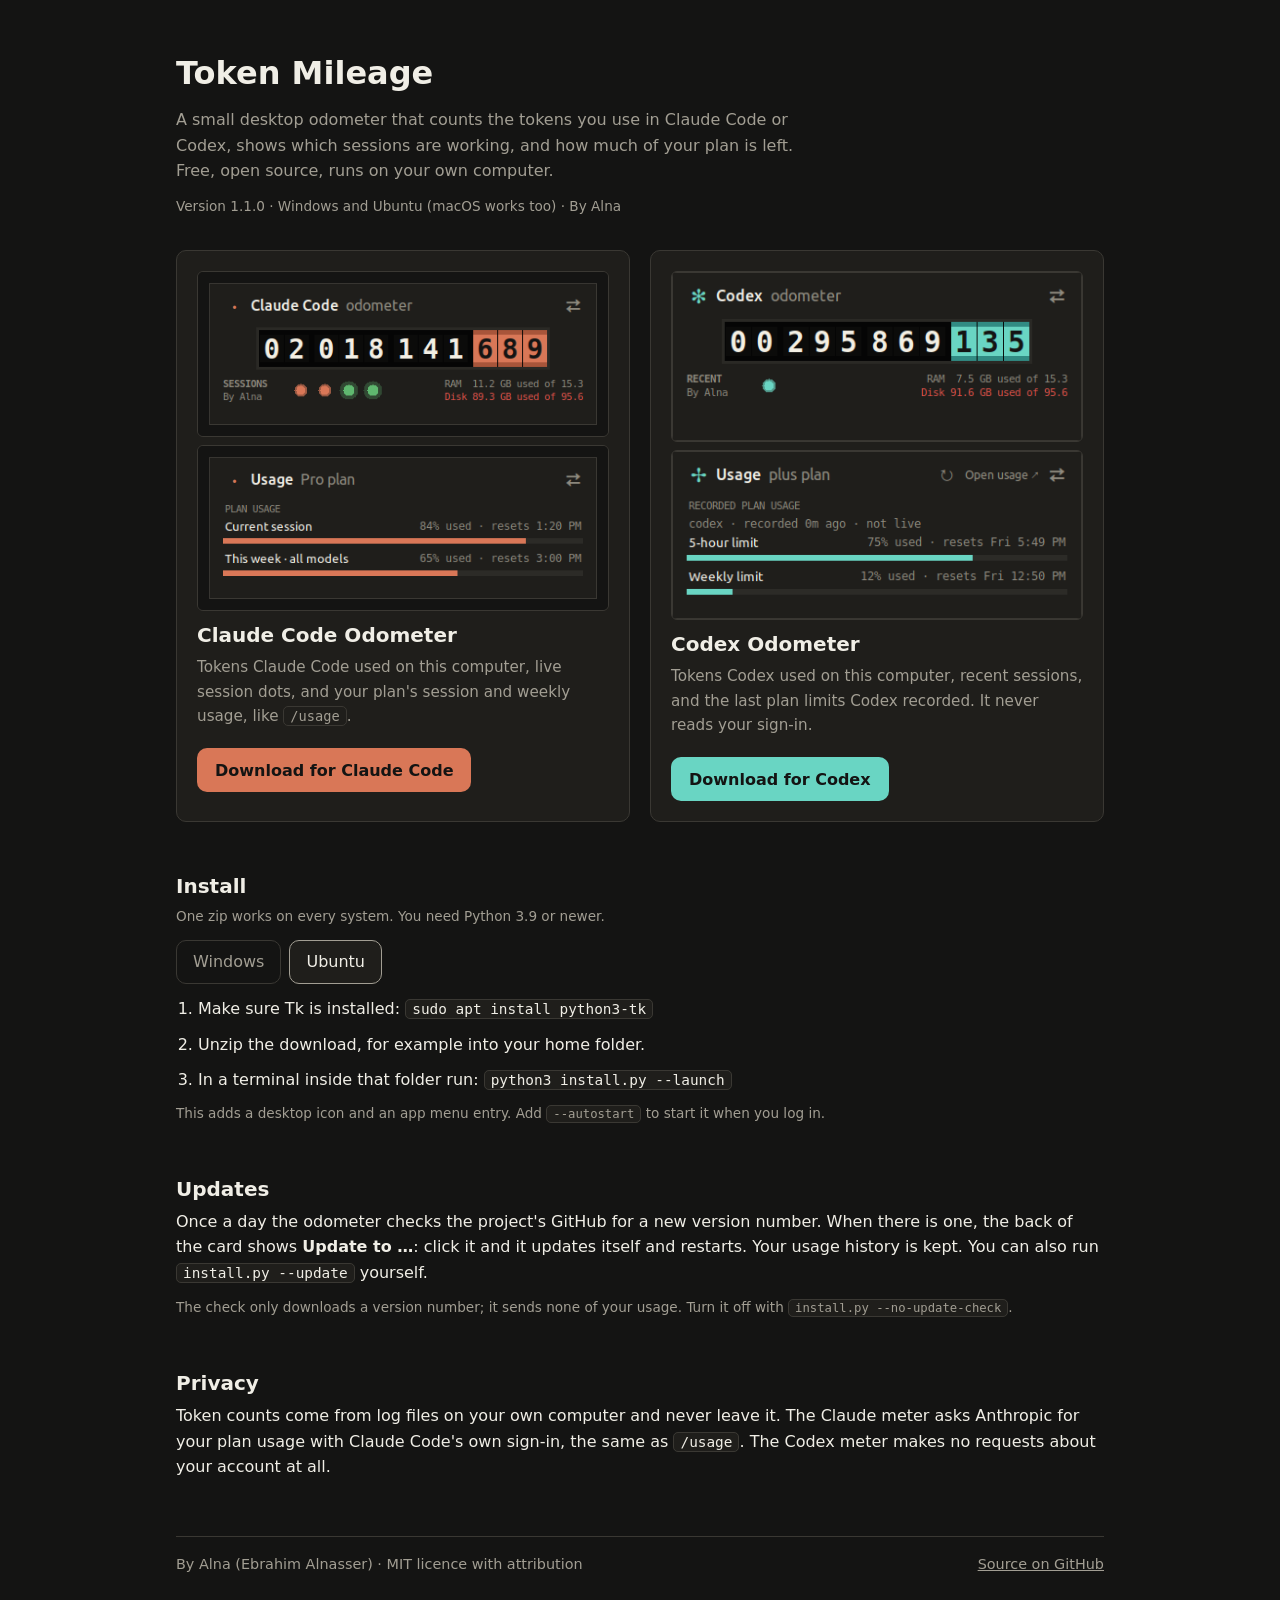
==== site/index.html @ 423660db "Add download page, release zips and self-update for both meters - site/: simple static download page" ====
<!doctype html>
<html lang="en">
<head>
<meta charset="utf-8">
<meta name="viewport" content="width=device-width, initial-scale=1">
<title>Token Mileage</title>
<meta name="description" content="Desktop odometers for Claude Code and Codex token usage. Free download for Windows and Ubuntu.">
<link rel="icon" href="img/icon.png">
<style>
  :root {
    --bg: #141413; --panel: #1f1e1b; --line: #3a3833; --ink: #f0eee6; --mute: #a29e93;
    --claude: #d97757; --codex: #69d5c3; --radius: 10px;
    --mono: ui-monospace, "Cascadia Mono", "DejaVu Sans Mono", monospace;
  }
  * { box-sizing: border-box; }
  body { margin: 0; background: var(--bg); color: var(--ink); font: 16px/1.6 system-ui, "Segoe UI", Ubuntu, sans-serif; }
  main { max-width: 960px; margin: 0 auto; padding: 48px 16px 32px; }
  h1 { font-size: 2rem; margin: 0; }
  h2 { font-size: 1.25rem; margin: 0 0 4px; }
  h3 { font-size: 1rem; margin: 24px 0 8px; }
  p { margin: 0 0 12px; }
  a { color: inherit; }
  .lead { color: var(--mute); max-width: 620px; margin-top: 8px; }
  .apps { display: grid; grid-template-columns: repeat(auto-fit, minmax(280px, 1fr)); gap: 20px; margin-top: 32px; }
  .app { background: var(--panel); border: 1px solid var(--line); border-radius: var(--radius); padding: 20px; }
  .app img { width: 100%; height: auto; display: block; border-radius: 6px; border: 1px solid var(--line); margin-bottom: 8px; }
  .app p { color: var(--mute); font-size: .95rem; }
  .btn { display: inline-flex; align-items: center; min-height: 44px; padding: 0 18px; border-radius: var(--radius);
         font-weight: 600; text-decoration: none; color: #141413; margin-top: 8px; transition: transform .15s ease-out; }
  .btn:hover { transform: translateY(-1px); }
  .btn:active { transform: scale(.98); }
  .btn:focus-visible, .tabs button:focus-visible { outline: 2px solid var(--ink); outline-offset: 2px; }
  .claude .btn { background: var(--claude); }
  .codex .btn { background: var(--codex); }
  .small { font-size: .85rem; color: var(--mute); }
  section { margin-top: 48px; }
  .tabs { display: flex; gap: 8px; margin: 8px 0 12px; }
  .tabs button { min-height: 44px; padding: 0 16px; border-radius: var(--radius); border: 1px solid var(--line);
                 background: transparent; color: var(--mute); font: inherit; cursor: pointer; }
  .tabs button[aria-selected="true"] { background: var(--panel); color: var(--ink); border-color: var(--mute); }
  ol { padding-inline-start: 22px; margin: 0; }
  li { margin-bottom: 10px; }
  code { font-family: var(--mono); font-size: .9em; background: var(--panel); border: 1px solid var(--line);
         border-radius: 5px; padding: 1px 6px; overflow-wrap: anywhere; }
  footer { margin-top: 56px; padding-top: 16px; border-top: 1px solid var(--line); color: var(--mute); font-size: .9rem;
           display: flex; flex-wrap: wrap; gap: 8px 24px; justify-content: space-between; }
  @media (prefers-reduced-motion: reduce) { .btn { transition: none; } .btn:hover { transform: none; } }
</style>
</head>
<body>
<main>
  <h1>Token Mileage</h1>
  <p class="lead">A small desktop odometer that counts the tokens you use in Claude Code or Codex, shows which sessions are working, and how much of your plan is left. Free, open source, runs on your own computer.</p>
  <p class="small">Version <span id="version">1.1.0</span> · Windows and Ubuntu (macOS works too) · By Alna</p>

  <div class="apps">
    <div class="app claude">
      <img src="img/claude-front.png" alt="Claude Code Odometer showing the token count" width="444" height="178">
      <img src="img/claude-back.png" alt="Claude Code Odometer back card with plan usage bars" width="444" height="178">
      <h2>Claude Code Odometer</h2>
      <p>Tokens Claude Code used on this computer, live session dots, and your plan's session and weekly usage, like <code>/usage</code>.</p>
      <a class="btn" href="https://github.com/ebrahim-cyber-bh/Token_Mileage/releases/latest/download/token-mileage-claude.zip">Download for Claude Code</a>
    </div>
    <div class="app codex">
      <img src="img/codex-front.png" alt="Codex Odometer showing the token count" width="420" height="173">
      <img src="img/codex-back.png" alt="Codex Odometer back card with recorded plan limits" width="420" height="173">
      <h2>Codex Odometer</h2>
      <p>Tokens Codex used on this computer, recent sessions, and the last plan limits Codex recorded. It never reads your sign-in.</p>
      <a class="btn" href="https://github.com/ebrahim-cyber-bh/Token_Mileage/releases/latest/download/token-mileage-codex.zip">Download for Codex</a>
    </div>
  </div>

  <section>
    <h2>Install</h2>
    <p class="small">One zip works on every system. You need Python 3.9 or newer.</p>
    <div class="tabs" role="tablist">
      <button role="tab" id="tab-win" aria-selected="true" aria-controls="win">Windows</button>
      <button role="tab" id="tab-linux" aria-selected="false" aria-controls="linux">Ubuntu</button>
    </div>
    <div id="win" role="tabpanel" aria-labelledby="tab-win">
      <ol>
        <li>Install Python from <a href="https://www.python.org/downloads/">python.org</a> if you don't have it (keep "tcl/tk" ticked).</li>
        <li>Unzip the download, for example into <code>Documents</code>.</li>
        <li>Open the unzipped folder, click the address bar, type <code>cmd</code> and press Enter. Then run:<br>
          <code>py install.py --launch</code></li>
      </ol>
      <p class="small">This adds a desktop icon and a Start Menu entry. Add <code>--autostart</code> to start it when you log in.</p>
    </div>
    <div id="linux" role="tabpanel" aria-labelledby="tab-linux" hidden>
      <ol>
        <li>Make sure Tk is installed: <code>sudo apt install python3-tk</code></li>
        <li>Unzip the download, for example into your home folder.</li>
        <li>In a terminal inside that folder run: <code>python3 install.py --launch</code></li>
      </ol>
      <p class="small">This adds a desktop icon and an app menu entry. Add <code>--autostart</code> to start it when you log in.</p>
    </div>
  </section>

  <section>
    <h2>Updates</h2>
    <p>Once a day the odometer checks the project's GitHub for a new version number. When there is one, the back of the card shows <strong>Update to …</strong>: click it and it updates itself and restarts. Your usage history is kept. You can also run <code>install.py --update</code> yourself.</p>
    <p class="small">The check only downloads a version number; it sends none of your usage. Turn it off with <code>install.py --no-update-check</code>.</p>
  </section>

  <section>
    <h2>Privacy</h2>
    <p>Token counts come from log files on your own computer and never leave it. The Claude meter asks Anthropic for your plan usage with Claude Code's own sign-in, the same as <code>/usage</code>. The Codex meter makes no requests about your account at all.</p>
  </section>

  <footer>
    <span>By Alna (Ebrahim Alnasser) · MIT licence with attribution</span>
    <a href="https://github.com/ebrahim-cyber-bh/Token_Mileage">Source on GitHub</a>
  </footer>
</main>
<script>
  // Tabs: show Windows or Ubuntu steps; start on the visitor's system.
  const tabs = [...document.querySelectorAll('[role="tab"]')];
  function show(tab) {
    tabs.forEach(t => {
      const on = t === tab;
      t.setAttribute('aria-selected', on);
      document.getElementById(t.getAttribute('aria-controls')).hidden = !on;
    });
  }
  tabs.forEach(t => t.addEventListener('click', () => show(t)));
  if (/Linux|X11/.test(navigator.userAgent) && !/Android/.test(navigator.userAgent)) show(tabs[1]);
  // Current version from version.json (the same file the odometer checks).
  fetch('version.json', { cache: 'no-store' }).then(r => r.json())
    .then(d => { if (d.version) document.getElementById('version').textContent = d.version; })
    .catch(() => {});
</script>
</body>
</html>
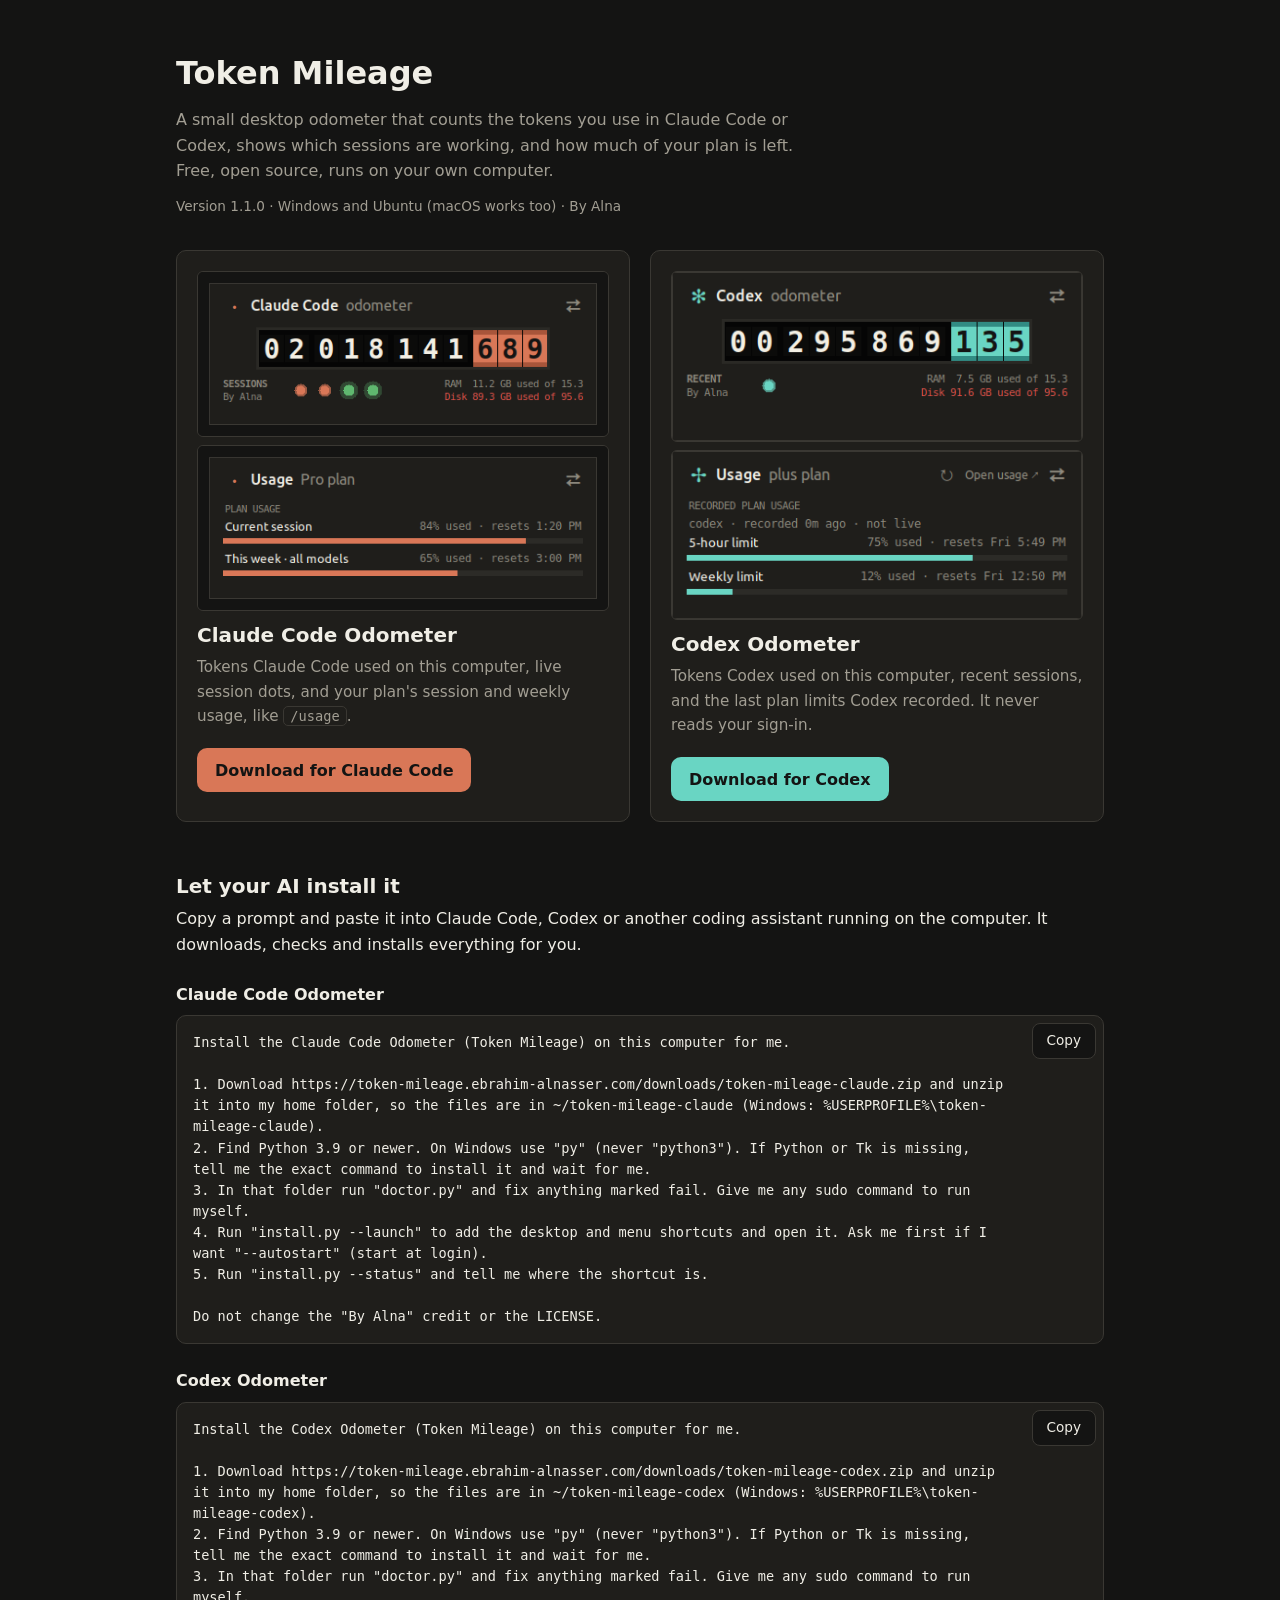
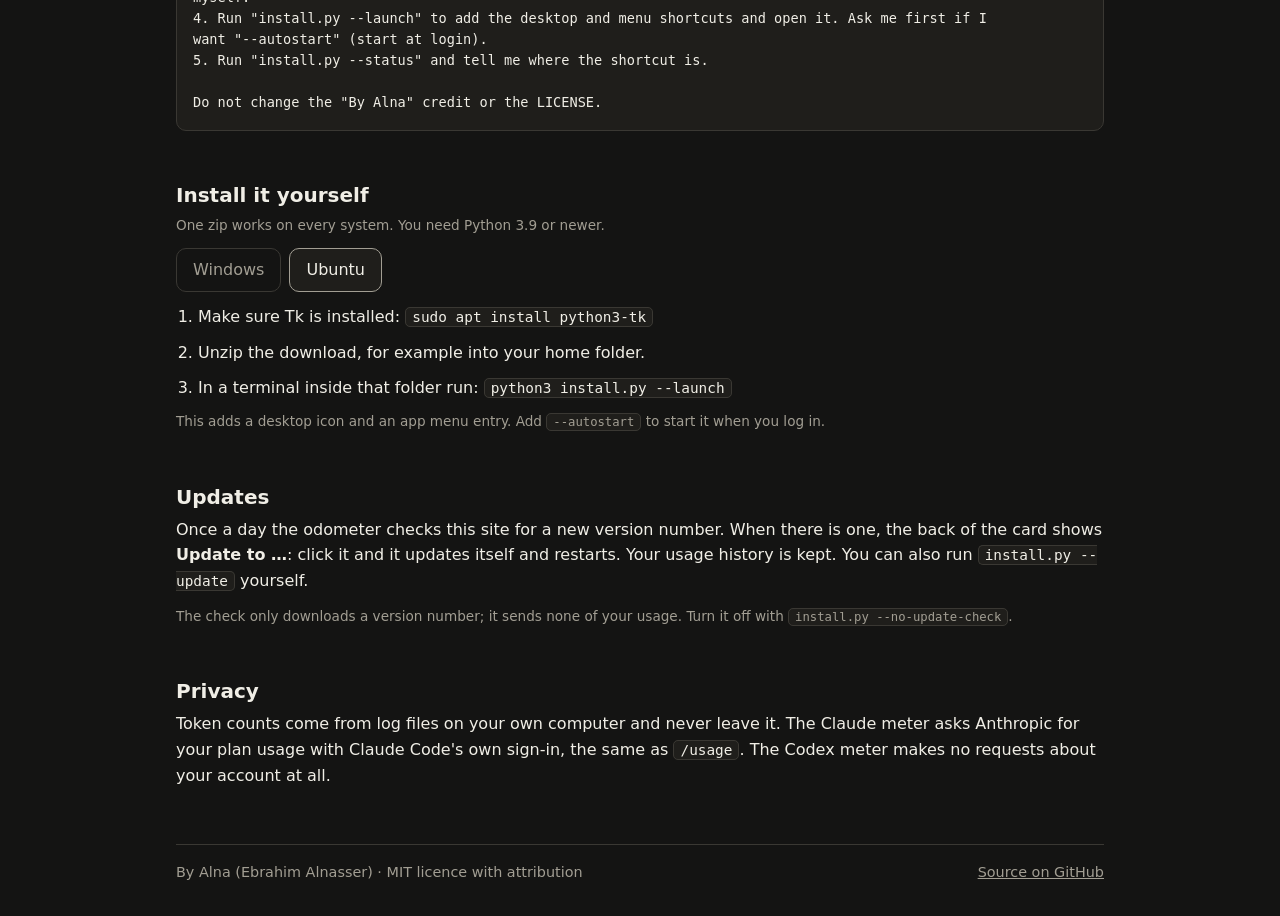
==== commit aa173115: "Serve downloads and updates from the Vercel site; add AI install prompts - vercel.json: Vercel build" ====
--- a/site/index.html
+++ b/site/index.html
@@ -33,6 +33,13 @@
   .claude .btn { background: var(--claude); }
   .codex .btn { background: var(--codex); }
   .small { font-size: .85rem; color: var(--mute); }
+  .prompt { position: relative; margin: 8px 0 20px; }
+  .prompt pre { margin: 0; padding: 16px; padding-inline-end: 96px; background: var(--panel); border: 1px solid var(--line);
+                border-radius: var(--radius); font: .85rem/1.55 var(--mono); white-space: pre-wrap; overflow-wrap: anywhere; color: var(--ink); }
+  .copy { position: absolute; top: 8px; inset-inline-end: 8px; min-height: 36px; padding: 0 14px; border-radius: 8px;
+          border: 1px solid var(--line); background: var(--bg); color: var(--ink); font: inherit; font-size: .85rem; cursor: pointer; }
+  .copy:hover { border-color: var(--mute); }
+  .copy:focus-visible { outline: 2px solid var(--ink); outline-offset: 2px; }
   section { margin-top: 48px; }
   .tabs { display: flex; gap: 8px; margin: 8px 0 12px; }
   .tabs button { min-height: 44px; padding: 0 16px; border-radius: var(--radius); border: 1px solid var(--line);
@@ -59,19 +66,44 @@
       <img src="img/claude-back.png" alt="Claude Code Odometer back card with plan usage bars" width="444" height="178">
       <h2>Claude Code Odometer</h2>
       <p>Tokens Claude Code used on this computer, live session dots, and your plan's session and weekly usage, like <code>/usage</code>.</p>
-      <a class="btn" href="https://github.com/ebrahim-cyber-bh/Token_Mileage/releases/latest/download/token-mileage-claude.zip">Download for Claude Code</a>
+      <a class="btn" href="downloads/token-mileage-claude.zip" download>Download for Claude Code</a>
     </div>
     <div class="app codex">
       <img src="img/codex-front.png" alt="Codex Odometer showing the token count" width="420" height="173">
       <img src="img/codex-back.png" alt="Codex Odometer back card with recorded plan limits" width="420" height="173">
       <h2>Codex Odometer</h2>
       <p>Tokens Codex used on this computer, recent sessions, and the last plan limits Codex recorded. It never reads your sign-in.</p>
-      <a class="btn" href="https://github.com/ebrahim-cyber-bh/Token_Mileage/releases/latest/download/token-mileage-codex.zip">Download for Codex</a>
+      <a class="btn" href="downloads/token-mileage-codex.zip" download>Download for Codex</a>
     </div>
   </div>
 
   <section>
-    <h2>Install</h2>
+    <h2>Let your AI install it</h2>
+    <p>Copy a prompt and paste it into Claude Code, Codex or another coding assistant running on the computer. It downloads, checks and installs everything for you.</p>
+    <h3>Claude Code Odometer</h3>
+    <div class="prompt"><pre id="p-claude">Install the Claude Code Odometer (Token Mileage) on this computer for me.
+
+1. Download https://token-mileage.ebrahim-alnasser.com/downloads/token-mileage-claude.zip and unzip it into my home folder, so the files are in ~/token-mileage-claude (Windows: %USERPROFILE%\token-mileage-claude).
+2. Find Python 3.9 or newer. On Windows use "py" (never "python3"). If Python or Tk is missing, tell me the exact command to install it and wait for me.
+3. In that folder run "doctor.py" and fix anything marked fail. Give me any sudo command to run myself.
+4. Run "install.py --launch" to add the desktop and menu shortcuts and open it. Ask me first if I want "--autostart" (start at login).
+5. Run "install.py --status" and tell me where the shortcut is.
+
+Do not change the "By Alna" credit or the LICENSE.</pre><button class="copy" data-for="p-claude">Copy</button></div>
+    <h3>Codex Odometer</h3>
+    <div class="prompt"><pre id="p-codex">Install the Codex Odometer (Token Mileage) on this computer for me.
+
+1. Download https://token-mileage.ebrahim-alnasser.com/downloads/token-mileage-codex.zip and unzip it into my home folder, so the files are in ~/token-mileage-codex (Windows: %USERPROFILE%\token-mileage-codex).
+2. Find Python 3.9 or newer. On Windows use "py" (never "python3"). If Python or Tk is missing, tell me the exact command to install it and wait for me.
+3. In that folder run "doctor.py" and fix anything marked fail. Give me any sudo command to run myself.
+4. Run "install.py --launch" to add the desktop and menu shortcuts and open it. Ask me first if I want "--autostart" (start at login).
+5. Run "install.py --status" and tell me where the shortcut is.
+
+Do not change the "By Alna" credit or the LICENSE.</pre><button class="copy" data-for="p-codex">Copy</button></div>
+  </section>
+
+  <section>
+    <h2>Install it yourself</h2>
     <p class="small">One zip works on every system. You need Python 3.9 or newer.</p>
     <div class="tabs" role="tablist">
       <button role="tab" id="tab-win" aria-selected="true" aria-controls="win">Windows</button>
@@ -98,7 +130,7 @@
 
   <section>
     <h2>Updates</h2>
-    <p>Once a day the odometer checks the project's GitHub for a new version number. When there is one, the back of the card shows <strong>Update to …</strong>: click it and it updates itself and restarts. Your usage history is kept. You can also run <code>install.py --update</code> yourself.</p>
+    <p>Once a day the odometer checks this site for a new version number. When there is one, the back of the card shows <strong>Update to …</strong>: click it and it updates itself and restarts. Your usage history is kept. You can also run <code>install.py --update</code> yourself.</p>
     <p class="small">The check only downloads a version number; it sends none of your usage. Turn it off with <code>install.py --no-update-check</code>.</p>
   </section>
 
@@ -124,6 +156,14 @@
   }
   tabs.forEach(t => t.addEventListener('click', () => show(t)));
   if (/Linux|X11/.test(navigator.userAgent) && !/Android/.test(navigator.userAgent)) show(tabs[1]);
+  // Copy buttons for the AI prompts.
+  document.querySelectorAll('.copy').forEach(b => b.addEventListener('click', async () => {
+    const text = document.getElementById(b.dataset.for).textContent;
+    try { await navigator.clipboard.writeText(text); b.textContent = 'Copied'; }
+    catch { const r = document.createRange(); r.selectNodeContents(document.getElementById(b.dataset.for));
+            getSelection().removeAllRanges(); getSelection().addRange(r); b.textContent = 'Press Ctrl+C'; }
+    setTimeout(() => b.textContent = 'Copy', 2000);
+  }));
   // Current version from version.json (the same file the odometer checks).
   fetch('version.json', { cache: 'no-store' }).then(r => r.json())
     .then(d => { if (d.version) document.getElementById('version').textContent = d.version; })
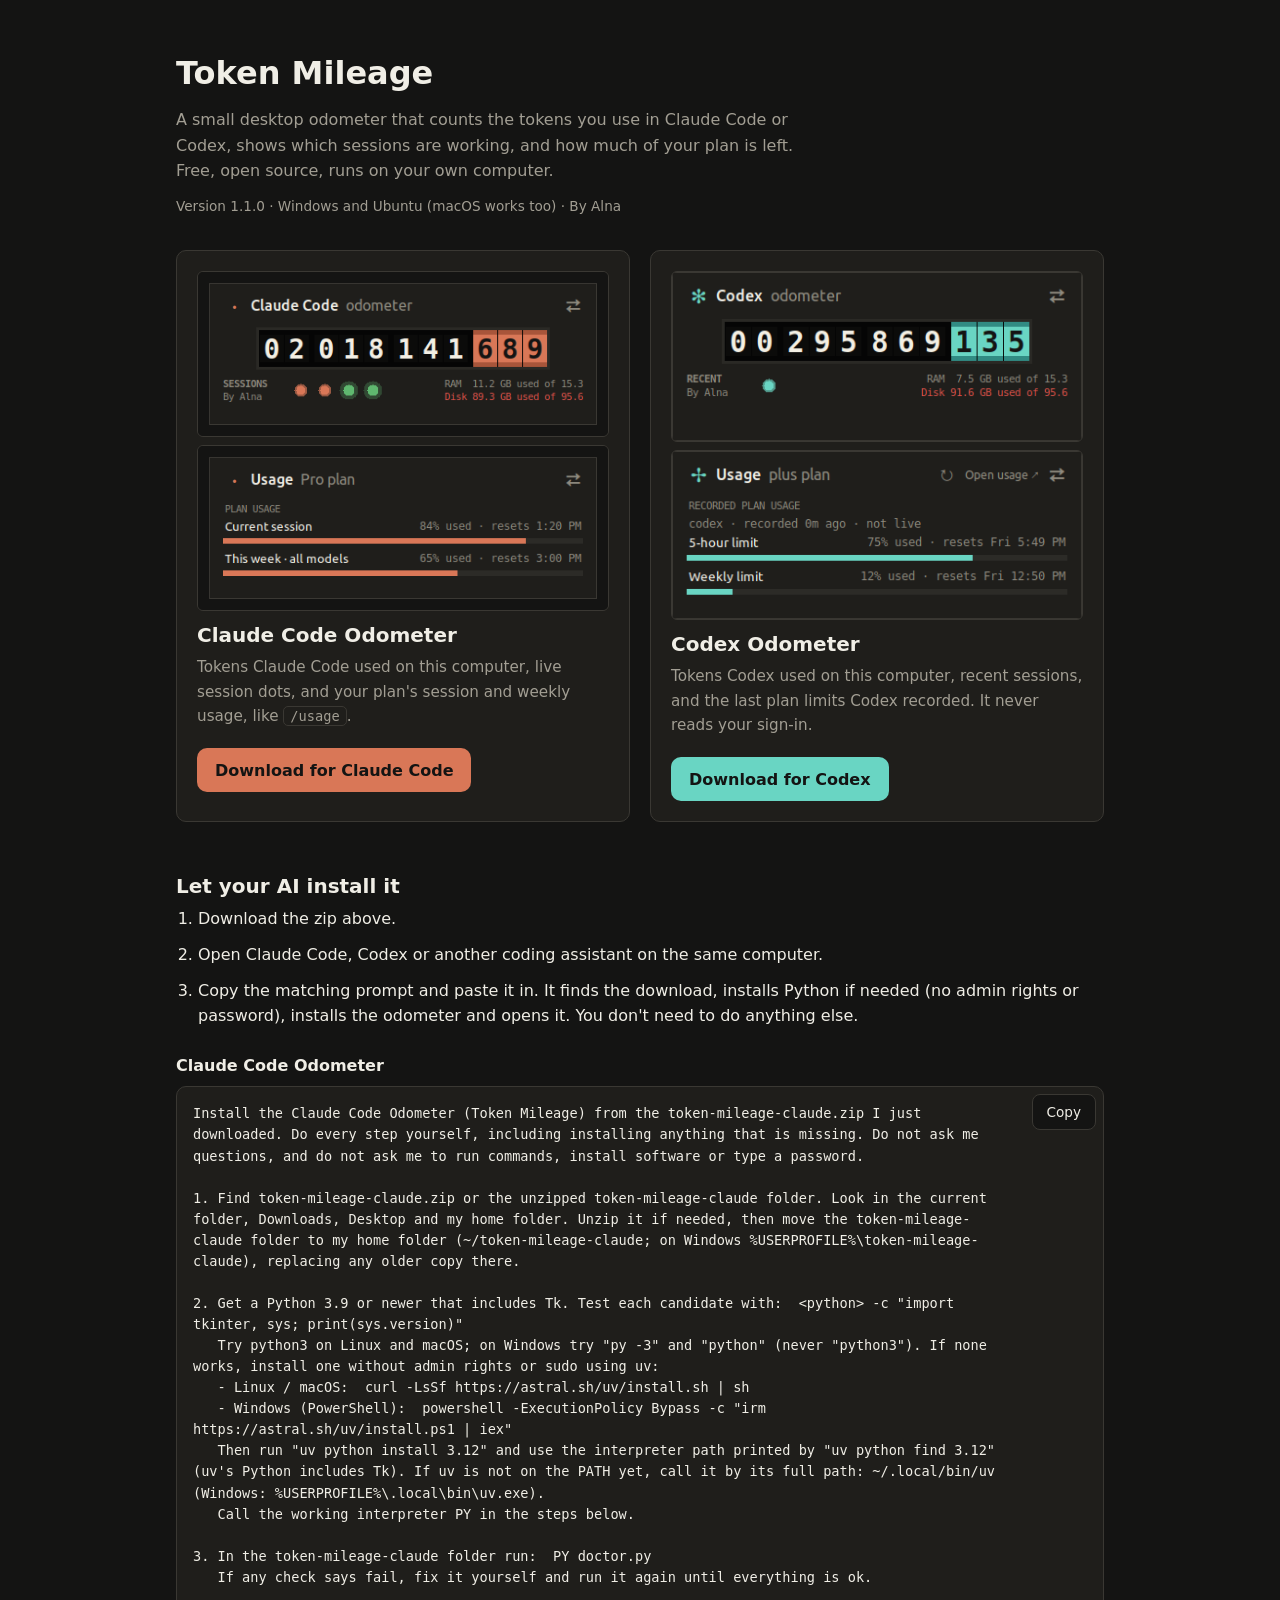
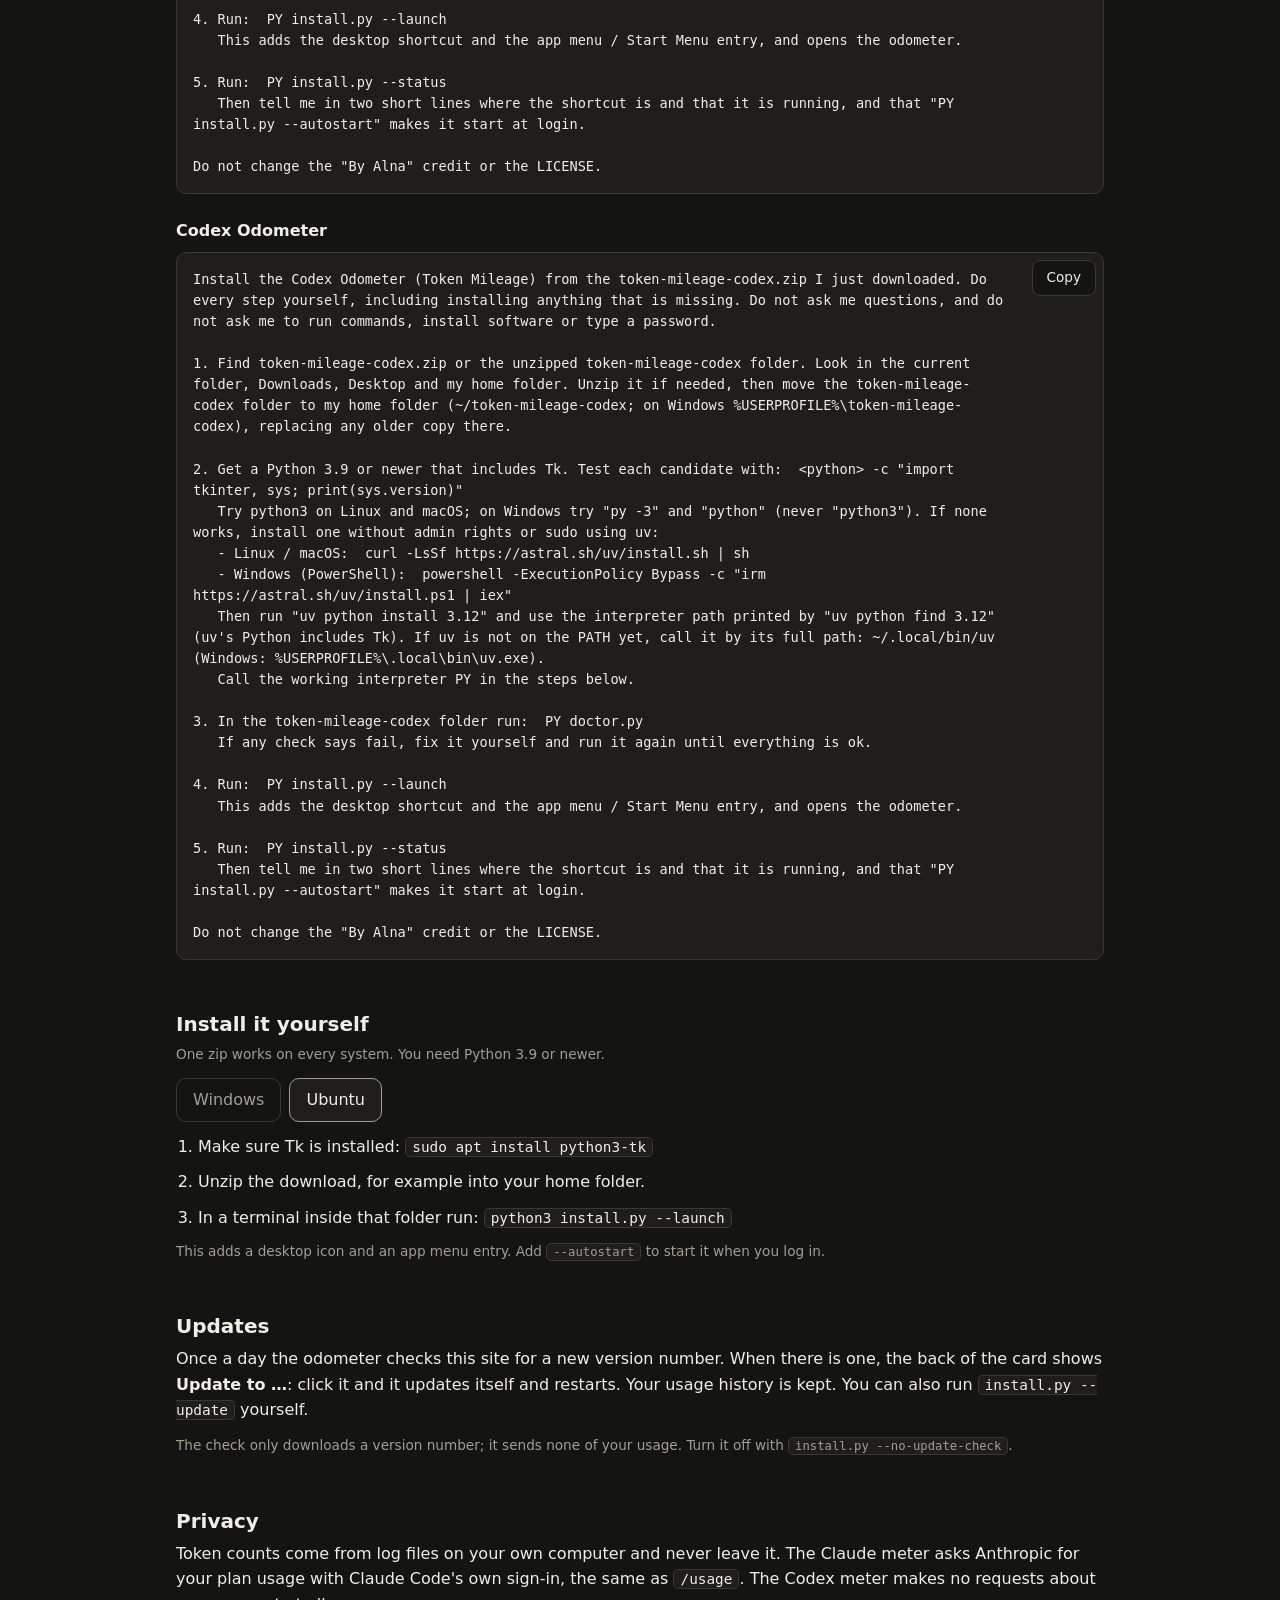
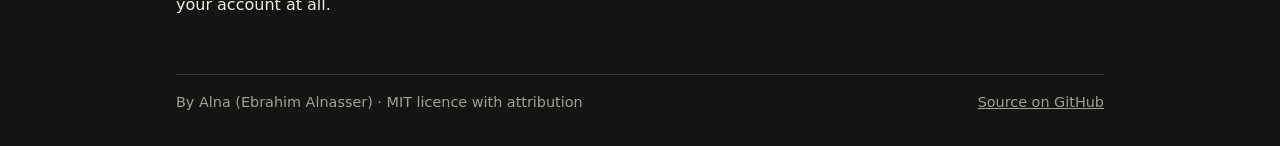
==== commit 3add008f: "AI install prompts: run after download, install everything without asking The prompts now start from" ====
--- a/site/index.html
+++ b/site/index.html
@@ -79,25 +79,53 @@
 
   <section>
     <h2>Let your AI install it</h2>
-    <p>Copy a prompt and paste it into Claude Code, Codex or another coding assistant running on the computer. It downloads, checks and installs everything for you.</p>
+    <ol>
+      <li>Download the zip above.</li>
+      <li>Open Claude Code, Codex or another coding assistant on the same computer.</li>
+      <li>Copy the matching prompt and paste it in. It finds the download, installs Python if needed (no admin rights or password), installs the odometer and opens it. You don't need to do anything else.</li>
+    </ol>
     <h3>Claude Code Odometer</h3>
-    <div class="prompt"><pre id="p-claude">Install the Claude Code Odometer (Token Mileage) on this computer for me.
-
-1. Download https://token-mileage.ebrahim-alnasser.com/downloads/token-mileage-claude.zip and unzip it into my home folder, so the files are in ~/token-mileage-claude (Windows: %USERPROFILE%\token-mileage-claude).
-2. Find Python 3.9 or newer. On Windows use "py" (never "python3"). If Python or Tk is missing, tell me the exact command to install it and wait for me.
-3. In that folder run "doctor.py" and fix anything marked fail. Give me any sudo command to run myself.
-4. Run "install.py --launch" to add the desktop and menu shortcuts and open it. Ask me first if I want "--autostart" (start at login).
-5. Run "install.py --status" and tell me where the shortcut is.
+    <div class="prompt"><pre id="p-claude">Install the Claude Code Odometer (Token Mileage) from the token-mileage-claude.zip I just downloaded. Do every step yourself, including installing anything that is missing. Do not ask me questions, and do not ask me to run commands, install software or type a password.
+
+1. Find token-mileage-claude.zip or the unzipped token-mileage-claude folder. Look in the current folder, Downloads, Desktop and my home folder. Unzip it if needed, then move the token-mileage-claude folder to my home folder (~/token-mileage-claude; on Windows %USERPROFILE%\token-mileage-claude), replacing any older copy there.
+
+2. Get a Python 3.9 or newer that includes Tk. Test each candidate with:  &lt;python&gt; -c "import tkinter, sys; print(sys.version)"
+   Try python3 on Linux and macOS; on Windows try "py -3" and "python" (never "python3"). If none works, install one without admin rights or sudo using uv:
+   - Linux / macOS:  curl -LsSf https://astral.sh/uv/install.sh | sh
+   - Windows (PowerShell):  powershell -ExecutionPolicy Bypass -c "irm https://astral.sh/uv/install.ps1 | iex"
+   Then run "uv python install 3.12" and use the interpreter path printed by "uv python find 3.12" (uv's Python includes Tk). If uv is not on the PATH yet, call it by its full path: ~/.local/bin/uv (Windows: %USERPROFILE%\.local\bin\uv.exe).
+   Call the working interpreter PY in the steps below.
+
+3. In the token-mileage-claude folder run:  PY doctor.py
+   If any check says fail, fix it yourself and run it again until everything is ok.
+
+4. Run:  PY install.py --launch
+   This adds the desktop shortcut and the app menu / Start Menu entry, and opens the odometer.
+
+5. Run:  PY install.py --status
+   Then tell me in two short lines where the shortcut is and that it is running, and that "PY install.py --autostart" makes it start at login.
 
 Do not change the "By Alna" credit or the LICENSE.</pre><button class="copy" data-for="p-claude">Copy</button></div>
     <h3>Codex Odometer</h3>
-    <div class="prompt"><pre id="p-codex">Install the Codex Odometer (Token Mileage) on this computer for me.
-
-1. Download https://token-mileage.ebrahim-alnasser.com/downloads/token-mileage-codex.zip and unzip it into my home folder, so the files are in ~/token-mileage-codex (Windows: %USERPROFILE%\token-mileage-codex).
-2. Find Python 3.9 or newer. On Windows use "py" (never "python3"). If Python or Tk is missing, tell me the exact command to install it and wait for me.
-3. In that folder run "doctor.py" and fix anything marked fail. Give me any sudo command to run myself.
-4. Run "install.py --launch" to add the desktop and menu shortcuts and open it. Ask me first if I want "--autostart" (start at login).
-5. Run "install.py --status" and tell me where the shortcut is.
+    <div class="prompt"><pre id="p-codex">Install the Codex Odometer (Token Mileage) from the token-mileage-codex.zip I just downloaded. Do every step yourself, including installing anything that is missing. Do not ask me questions, and do not ask me to run commands, install software or type a password.
+
+1. Find token-mileage-codex.zip or the unzipped token-mileage-codex folder. Look in the current folder, Downloads, Desktop and my home folder. Unzip it if needed, then move the token-mileage-codex folder to my home folder (~/token-mileage-codex; on Windows %USERPROFILE%\token-mileage-codex), replacing any older copy there.
+
+2. Get a Python 3.9 or newer that includes Tk. Test each candidate with:  &lt;python&gt; -c "import tkinter, sys; print(sys.version)"
+   Try python3 on Linux and macOS; on Windows try "py -3" and "python" (never "python3"). If none works, install one without admin rights or sudo using uv:
+   - Linux / macOS:  curl -LsSf https://astral.sh/uv/install.sh | sh
+   - Windows (PowerShell):  powershell -ExecutionPolicy Bypass -c "irm https://astral.sh/uv/install.ps1 | iex"
+   Then run "uv python install 3.12" and use the interpreter path printed by "uv python find 3.12" (uv's Python includes Tk). If uv is not on the PATH yet, call it by its full path: ~/.local/bin/uv (Windows: %USERPROFILE%\.local\bin\uv.exe).
+   Call the working interpreter PY in the steps below.
+
+3. In the token-mileage-codex folder run:  PY doctor.py
+   If any check says fail, fix it yourself and run it again until everything is ok.
+
+4. Run:  PY install.py --launch
+   This adds the desktop shortcut and the app menu / Start Menu entry, and opens the odometer.
+
+5. Run:  PY install.py --status
+   Then tell me in two short lines where the shortcut is and that it is running, and that "PY install.py --autostart" makes it start at login.
 
 Do not change the "By Alna" credit or the LICENSE.</pre><button class="copy" data-for="p-codex">Copy</button></div>
   </section>
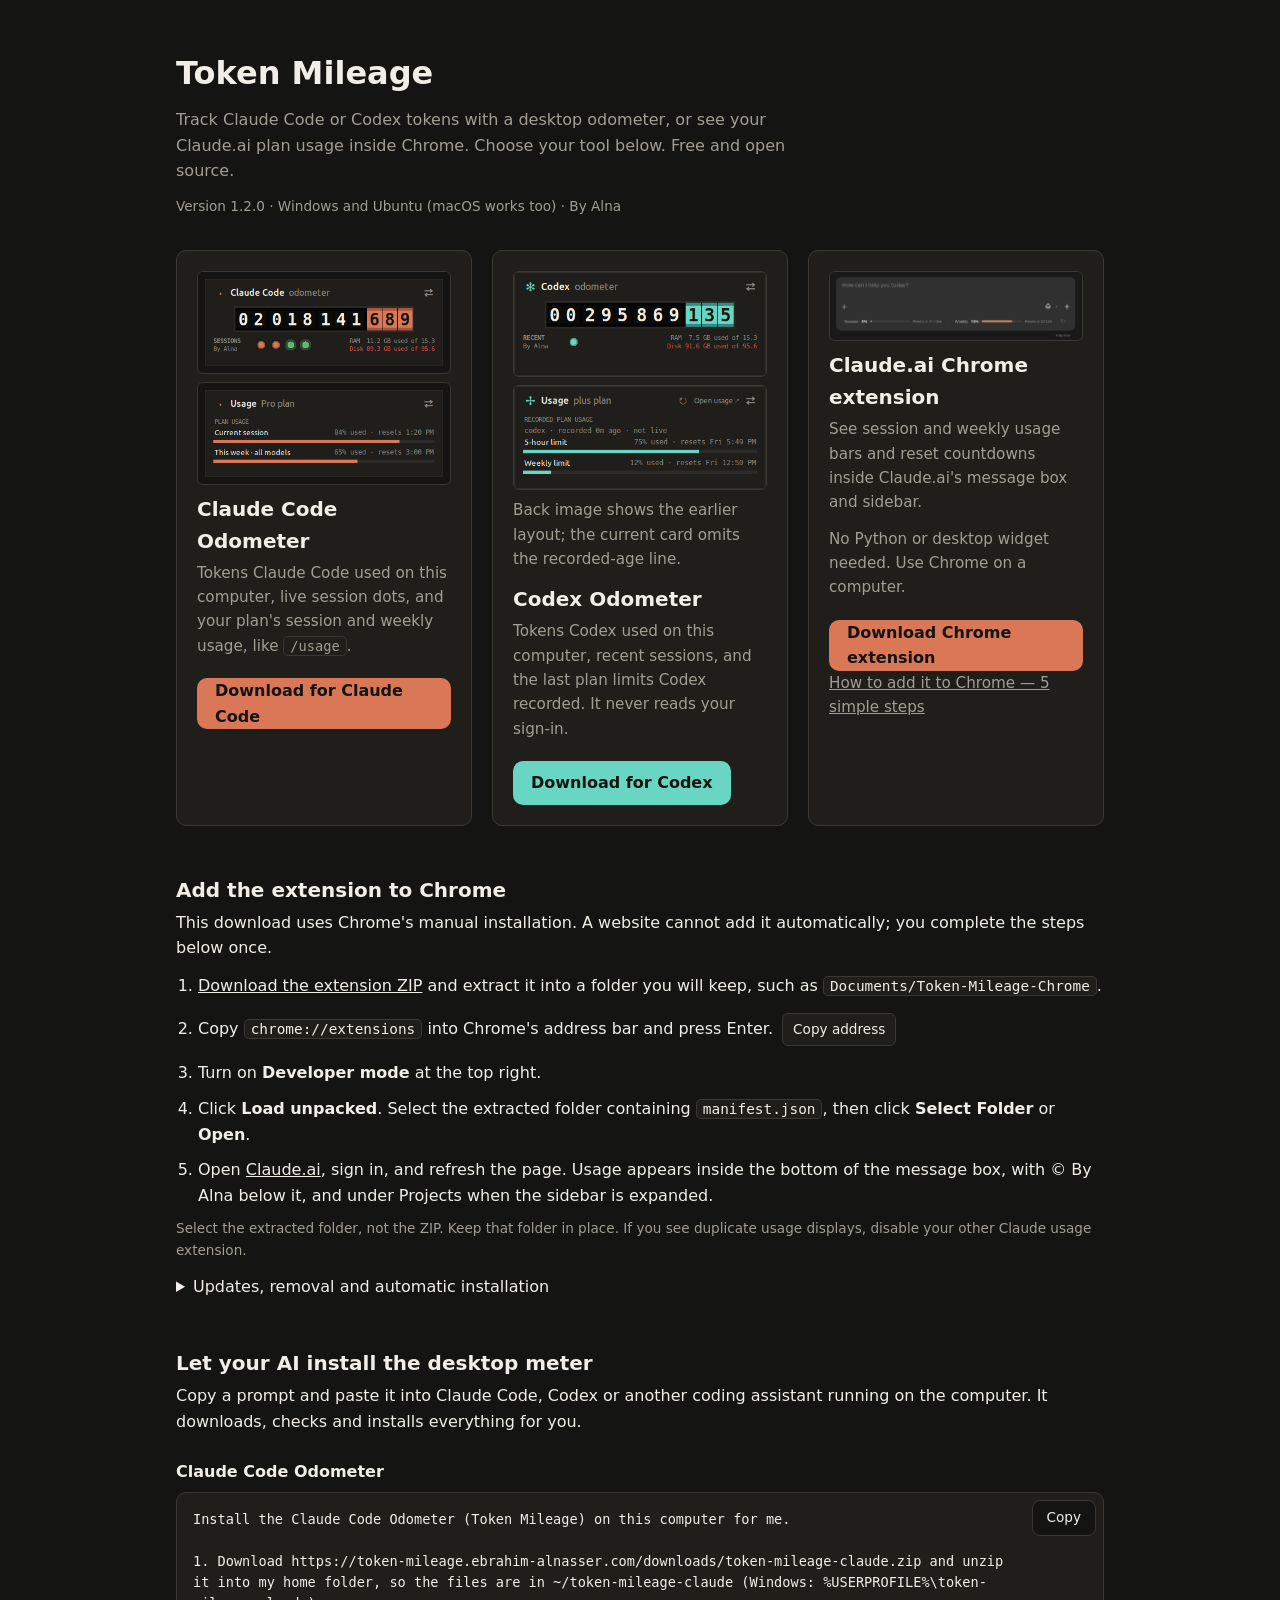
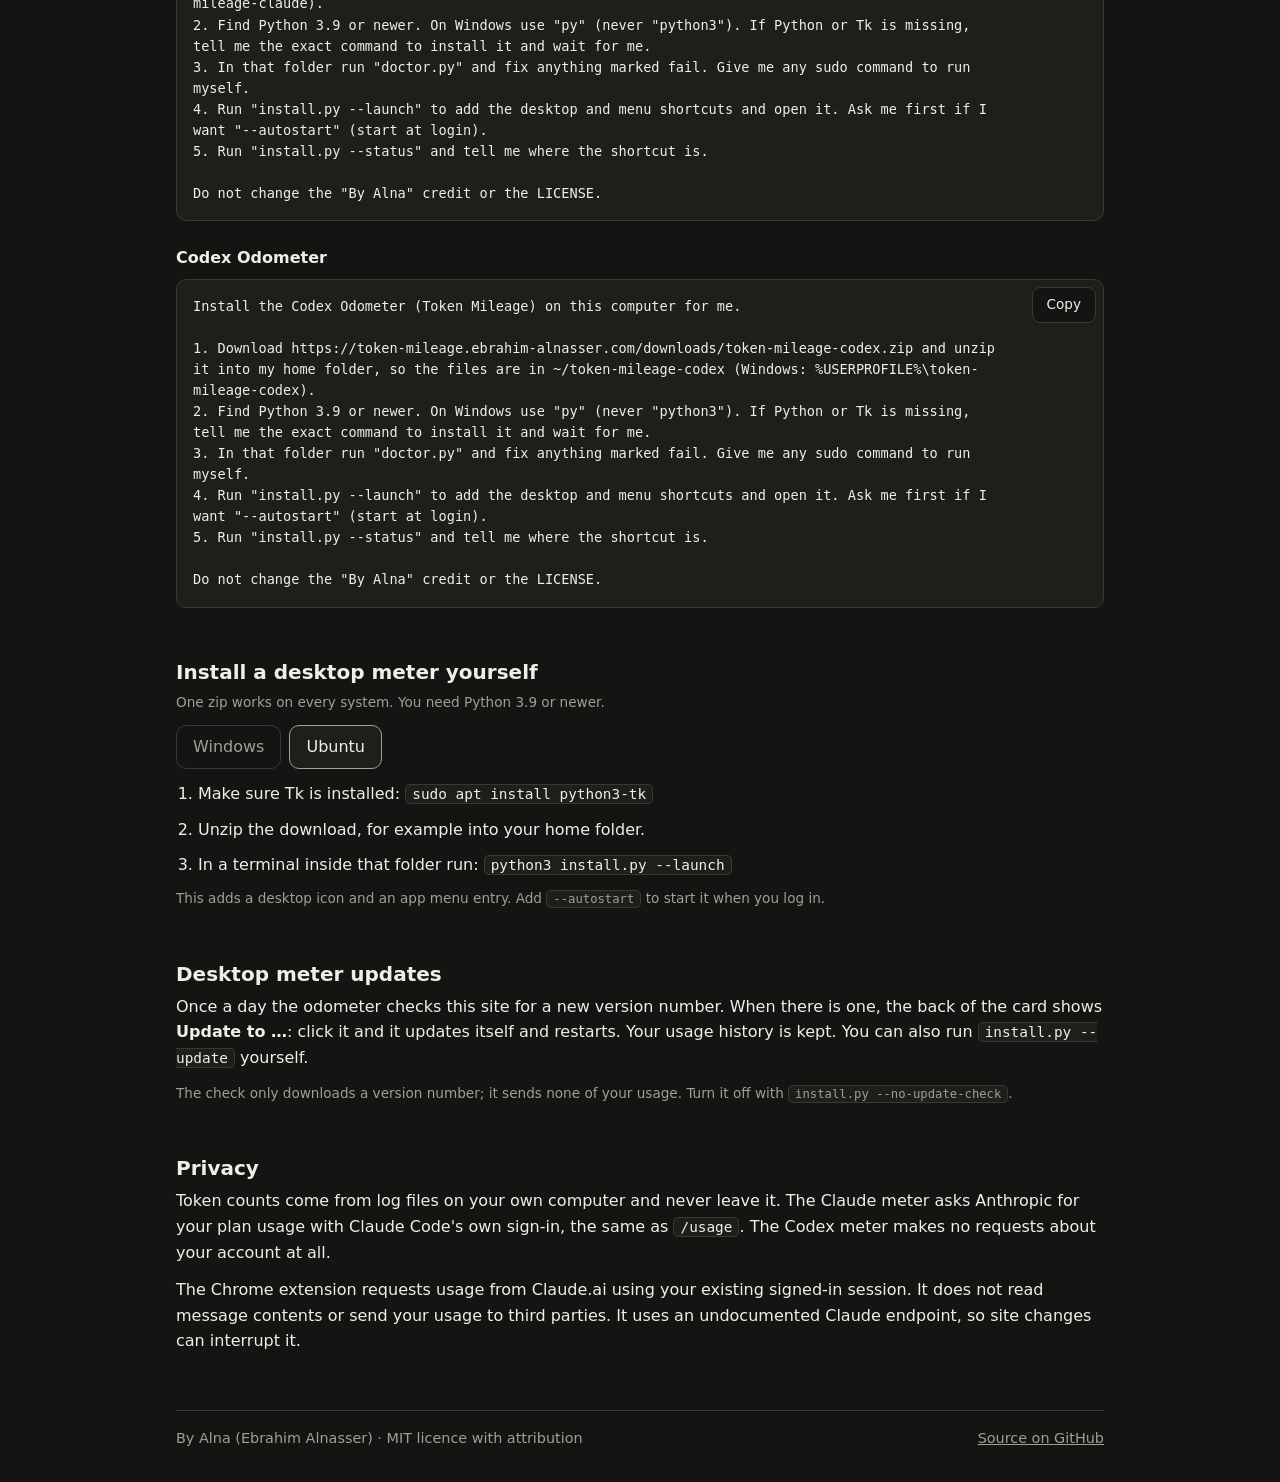
==== commit 86d3b3fc: "Add Chrome extension to download page with simple installation guide" ====
--- a/site/index.html
+++ b/site/index.html
@@ -4,7 +4,7 @@
 <meta charset="utf-8">
 <meta name="viewport" content="width=device-width, initial-scale=1">
 <title>Token Mileage</title>
-<meta name="description" content="Desktop odometers for Claude Code and Codex token usage. Free download for Windows and Ubuntu.">
+<meta name="description" content="Desktop token odometers for Claude Code and Codex, plus a Claude.ai usage extension for Chrome. Free downloads and simple setup guides.">
 <link rel="icon" href="img/icon.png">
 <style>
   :root {
@@ -21,7 +21,7 @@
   p { margin: 0 0 12px; }
   a { color: inherit; }
   .lead { color: var(--mute); max-width: 620px; margin-top: 8px; }
-  .apps { display: grid; grid-template-columns: repeat(auto-fit, minmax(280px, 1fr)); gap: 20px; margin-top: 32px; }
+  .apps { display: grid; grid-template-columns: repeat(auto-fit, minmax(min(100%, 280px), 1fr)); gap: 20px; margin-top: 32px; }
   .app { background: var(--panel); border: 1px solid var(--line); border-radius: var(--radius); padding: 20px; }
   .app img { width: 100%; height: auto; display: block; border-radius: 6px; border: 1px solid var(--line); margin-bottom: 8px; }
   .app p { color: var(--mute); font-size: .95rem; }
@@ -38,6 +38,8 @@
                 border-radius: var(--radius); font: .85rem/1.55 var(--mono); white-space: pre-wrap; overflow-wrap: anywhere; color: var(--ink); }
   .copy { position: absolute; top: 8px; inset-inline-end: 8px; min-height: 36px; padding: 0 14px; border-radius: 8px;
           border: 1px solid var(--line); background: var(--bg); color: var(--ink); font: inherit; font-size: .85rem; cursor: pointer; }
+  .inline-copy { padding: 5px 10px; margin: 4px; border: 1px solid var(--line); border-radius: 6px; background: var(--panel); color: var(--ink); font: inherit; font-size: .85rem; cursor: pointer; }
+  .inline-copy:focus-visible { outline: 2px solid var(--ink); outline-offset: 2px; }
   .copy:hover { border-color: var(--mute); }
   .copy:focus-visible { outline: 2px solid var(--ink); outline-offset: 2px; }
   section { margin-top: 48px; }
@@ -57,8 +59,8 @@
 <body>
 <main>
   <h1>Token Mileage</h1>
-  <p class="lead">A small desktop odometer that counts the tokens you use in Claude Code or Codex, shows which sessions are working, and how much of your plan is left. Free, open source, runs on your own computer.</p>
-  <p class="small">Version <span id="version">1.1.0</span> · Windows and Ubuntu (macOS works too) · By Alna</p>
+  <p class="lead">Track Claude Code or Codex tokens with a desktop odometer, or see your Claude.ai plan usage inside Chrome. Choose your tool below. Free and open source.</p>
+  <p class="small">Version <span id="version">1.2.0</span> · Windows and Ubuntu (macOS works too) · By Alna</p>
 
   <div class="apps">
     <div class="app claude">
@@ -71,67 +73,68 @@
     <div class="app codex">
       <img src="img/codex-front.png" alt="Codex Odometer showing the token count" width="420" height="173">
       <img src="img/codex-back.png" alt="Codex Odometer back card with recorded plan limits" width="420" height="173">
+      <p class="small">Back image shows the earlier layout; the current card omits the recorded-age line.</p>
       <h2>Codex Odometer</h2>
       <p>Tokens Codex used on this computer, recent sessions, and the last plan limits Codex recorded. It never reads your sign-in.</p>
       <a class="btn" href="downloads/token-mileage-codex.zip" download>Download for Codex</a>
     </div>
+    <div class="app claude extension">
+      <img src="img/chrome-extension.png" alt="Claude usage inside the message box, with © By Alna below it" width="1039" height="283">
+      <h2>Claude.ai Chrome extension</h2>
+      <p>See session and weekly usage bars and reset countdowns inside Claude.ai's message box and sidebar.</p>
+      <p>No Python or desktop widget needed. Use Chrome on a computer.</p>
+      <a class="btn" href="downloads/token-mileage-chrome-extension.zip" download>Download Chrome extension</a>
+      <p class="small"><a href="#chrome-setup">How to add it to Chrome — 5 simple steps</a></p>
+    </div>
   </div>
 
-  <section>
-    <h2>Let your AI install it</h2>
+  <section id="chrome-setup" aria-labelledby="chrome-heading">
+    <h2 id="chrome-heading">Add the extension to Chrome</h2>
+    <p>This download uses Chrome's manual installation. A website cannot add it automatically; you complete the steps below once.</p>
     <ol>
-      <li>Download the zip above.</li>
-      <li>Open Claude Code, Codex or another coding assistant on the same computer.</li>
-      <li>Copy the matching prompt and paste it in. It finds the download, installs Python if needed (no admin rights or password), installs the odometer and opens it. You don't need to do anything else.</li>
+      <li><a href="downloads/token-mileage-chrome-extension.zip" download>Download the extension ZIP</a> and extract it into a folder you will keep, such as <code>Documents/Token-Mileage-Chrome</code>.</li>
+      <li>Copy <code id="chrome-address">chrome://extensions</code> into Chrome's address bar and press Enter. <button class="inline-copy" data-for="chrome-address" type="button">Copy address</button></li>
+      <li>Turn on <strong>Developer mode</strong> at the top right.</li>
+      <li>Click <strong>Load unpacked</strong>. Select the extracted folder containing <code>manifest.json</code>, then click <strong>Select Folder</strong> or <strong>Open</strong>.</li>
+      <li>Open <a href="https://claude.ai/">Claude.ai</a>, sign in, and refresh the page. Usage appears inside the bottom of the message box, with © By Alna below it, and under Projects when the sidebar is expanded.</li>
     </ol>
+    <p class="small">Select the extracted folder, not the ZIP. Keep that folder in place. If you see duplicate usage displays, disable your other Claude usage extension.</p>
+    <details>
+      <summary>Updates, removal and automatic installation</summary>
+      <p><strong>Update:</strong> extract the new download into the same folder, replacing the old files. On <code>chrome://extensions</code>, click this extension's reload button, then refresh your Claude tabs.</p>
+      <p><strong>Remove:</strong> on <code>chrome://extensions</code>, find the extension and click <strong>Remove</strong>.</p>
+      <p><strong>Automatic installation:</strong> administrators can configure this for managed work or school browsers. For personal Chrome, a Chrome Web Store release would provide an Add to Chrome button and automatic updates; you would still confirm the first installation. This download is an unpacked extension, not a Web Store listing.</p>
+      <p class="small"><a href="https://developer.chrome.com/docs/extensions/get-started/tutorial/hello-world#load-unpacked">Google's manual setup instructions</a> · <a href="https://support.google.com/chrome/a/answer/6306504">Managed browser installation</a></p>
+    </details>
+  </section>
+
+  <section>
+    <h2>Let your AI install the desktop meter</h2>
+    <p>Copy a prompt and paste it into Claude Code, Codex or another coding assistant running on the computer. It downloads, checks and installs everything for you.</p>
     <h3>Claude Code Odometer</h3>
-    <div class="prompt"><pre id="p-claude">Install the Claude Code Odometer (Token Mileage) from the token-mileage-claude.zip I just downloaded. Do every step yourself, including installing anything that is missing. Do not ask me questions, and do not ask me to run commands, install software or type a password.
-
-1. Find token-mileage-claude.zip or the unzipped token-mileage-claude folder. Look in the current folder, Downloads, Desktop and my home folder. Unzip it if needed, then move the token-mileage-claude folder to my home folder (~/token-mileage-claude; on Windows %USERPROFILE%\token-mileage-claude), replacing any older copy there.
-
-2. Get a Python 3.9 or newer that includes Tk. Test each candidate with:  &lt;python&gt; -c "import tkinter, sys; print(sys.version)"
-   Try python3 on Linux and macOS; on Windows try "py -3" and "python" (never "python3"). If none works, install one without admin rights or sudo using uv:
-   - Linux / macOS:  curl -LsSf https://astral.sh/uv/install.sh | sh
-   - Windows (PowerShell):  powershell -ExecutionPolicy Bypass -c "irm https://astral.sh/uv/install.ps1 | iex"
-   Then run "uv python install 3.12" and use the interpreter path printed by "uv python find 3.12" (uv's Python includes Tk). If uv is not on the PATH yet, call it by its full path: ~/.local/bin/uv (Windows: %USERPROFILE%\.local\bin\uv.exe).
-   Call the working interpreter PY in the steps below.
-
-3. In the token-mileage-claude folder run:  PY doctor.py
-   If any check says fail, fix it yourself and run it again until everything is ok.
-
-4. Run:  PY install.py --launch
-   This adds the desktop shortcut and the app menu / Start Menu entry, and opens the odometer.
-
-5. Run:  PY install.py --status
-   Then tell me in two short lines where the shortcut is and that it is running, and that "PY install.py --autostart" makes it start at login.
+    <div class="prompt"><pre id="p-claude">Install the Claude Code Odometer (Token Mileage) on this computer for me.
+
+1. Download https://token-mileage.ebrahim-alnasser.com/downloads/token-mileage-claude.zip and unzip it into my home folder, so the files are in ~/token-mileage-claude (Windows: %USERPROFILE%\token-mileage-claude).
+2. Find Python 3.9 or newer. On Windows use "py" (never "python3"). If Python or Tk is missing, tell me the exact command to install it and wait for me.
+3. In that folder run "doctor.py" and fix anything marked fail. Give me any sudo command to run myself.
+4. Run "install.py --launch" to add the desktop and menu shortcuts and open it. Ask me first if I want "--autostart" (start at login).
+5. Run "install.py --status" and tell me where the shortcut is.
 
 Do not change the "By Alna" credit or the LICENSE.</pre><button class="copy" data-for="p-claude">Copy</button></div>
     <h3>Codex Odometer</h3>
-    <div class="prompt"><pre id="p-codex">Install the Codex Odometer (Token Mileage) from the token-mileage-codex.zip I just downloaded. Do every step yourself, including installing anything that is missing. Do not ask me questions, and do not ask me to run commands, install software or type a password.
-
-1. Find token-mileage-codex.zip or the unzipped token-mileage-codex folder. Look in the current folder, Downloads, Desktop and my home folder. Unzip it if needed, then move the token-mileage-codex folder to my home folder (~/token-mileage-codex; on Windows %USERPROFILE%\token-mileage-codex), replacing any older copy there.
-
-2. Get a Python 3.9 or newer that includes Tk. Test each candidate with:  &lt;python&gt; -c "import tkinter, sys; print(sys.version)"
-   Try python3 on Linux and macOS; on Windows try "py -3" and "python" (never "python3"). If none works, install one without admin rights or sudo using uv:
-   - Linux / macOS:  curl -LsSf https://astral.sh/uv/install.sh | sh
-   - Windows (PowerShell):  powershell -ExecutionPolicy Bypass -c "irm https://astral.sh/uv/install.ps1 | iex"
-   Then run "uv python install 3.12" and use the interpreter path printed by "uv python find 3.12" (uv's Python includes Tk). If uv is not on the PATH yet, call it by its full path: ~/.local/bin/uv (Windows: %USERPROFILE%\.local\bin\uv.exe).
-   Call the working interpreter PY in the steps below.
-
-3. In the token-mileage-codex folder run:  PY doctor.py
-   If any check says fail, fix it yourself and run it again until everything is ok.
-
-4. Run:  PY install.py --launch
-   This adds the desktop shortcut and the app menu / Start Menu entry, and opens the odometer.
-
-5. Run:  PY install.py --status
-   Then tell me in two short lines where the shortcut is and that it is running, and that "PY install.py --autostart" makes it start at login.
+    <div class="prompt"><pre id="p-codex">Install the Codex Odometer (Token Mileage) on this computer for me.
+
+1. Download https://token-mileage.ebrahim-alnasser.com/downloads/token-mileage-codex.zip and unzip it into my home folder, so the files are in ~/token-mileage-codex (Windows: %USERPROFILE%\token-mileage-codex).
+2. Find Python 3.9 or newer. On Windows use "py" (never "python3"). If Python or Tk is missing, tell me the exact command to install it and wait for me.
+3. In that folder run "doctor.py" and fix anything marked fail. Give me any sudo command to run myself.
+4. Run "install.py --launch" to add the desktop and menu shortcuts and open it. Ask me first if I want "--autostart" (start at login).
+5. Run "install.py --status" and tell me where the shortcut is.
 
 Do not change the "By Alna" credit or the LICENSE.</pre><button class="copy" data-for="p-codex">Copy</button></div>
   </section>
 
   <section>
-    <h2>Install it yourself</h2>
+    <h2>Install a desktop meter yourself</h2>
     <p class="small">One zip works on every system. You need Python 3.9 or newer.</p>
     <div class="tabs" role="tablist">
       <button role="tab" id="tab-win" aria-selected="true" aria-controls="win">Windows</button>
@@ -157,7 +160,7 @@
   </section>
 
   <section>
-    <h2>Updates</h2>
+    <h2>Desktop meter updates</h2>
     <p>Once a day the odometer checks this site for a new version number. When there is one, the back of the card shows <strong>Update to …</strong>: click it and it updates itself and restarts. Your usage history is kept. You can also run <code>install.py --update</code> yourself.</p>
     <p class="small">The check only downloads a version number; it sends none of your usage. Turn it off with <code>install.py --no-update-check</code>.</p>
   </section>
@@ -165,6 +168,7 @@
   <section>
     <h2>Privacy</h2>
     <p>Token counts come from log files on your own computer and never leave it. The Claude meter asks Anthropic for your plan usage with Claude Code's own sign-in, the same as <code>/usage</code>. The Codex meter makes no requests about your account at all.</p>
+    <p>The Chrome extension requests usage from Claude.ai using your existing signed-in session. It does not read message contents or send your usage to third parties. It uses an undocumented Claude endpoint, so site changes can interrupt it.</p>
   </section>
 
   <footer>
@@ -185,12 +189,13 @@
   tabs.forEach(t => t.addEventListener('click', () => show(t)));
   if (/Linux|X11/.test(navigator.userAgent) && !/Android/.test(navigator.userAgent)) show(tabs[1]);
   // Copy buttons for the AI prompts.
-  document.querySelectorAll('.copy').forEach(b => b.addEventListener('click', async () => {
+  document.querySelectorAll('.copy, .inline-copy').forEach(b => b.addEventListener('click', async () => {
+    const originalLabel = b.textContent;
     const text = document.getElementById(b.dataset.for).textContent;
     try { await navigator.clipboard.writeText(text); b.textContent = 'Copied'; }
     catch { const r = document.createRange(); r.selectNodeContents(document.getElementById(b.dataset.for));
             getSelection().removeAllRanges(); getSelection().addRange(r); b.textContent = 'Press Ctrl+C'; }
-    setTimeout(() => b.textContent = 'Copy', 2000);
+    setTimeout(() => b.textContent = originalLabel, 2000);
   }));
   // Current version from version.json (the same file the odometer checks).
   fetch('version.json', { cache: 'no-store' }).then(r => r.json())
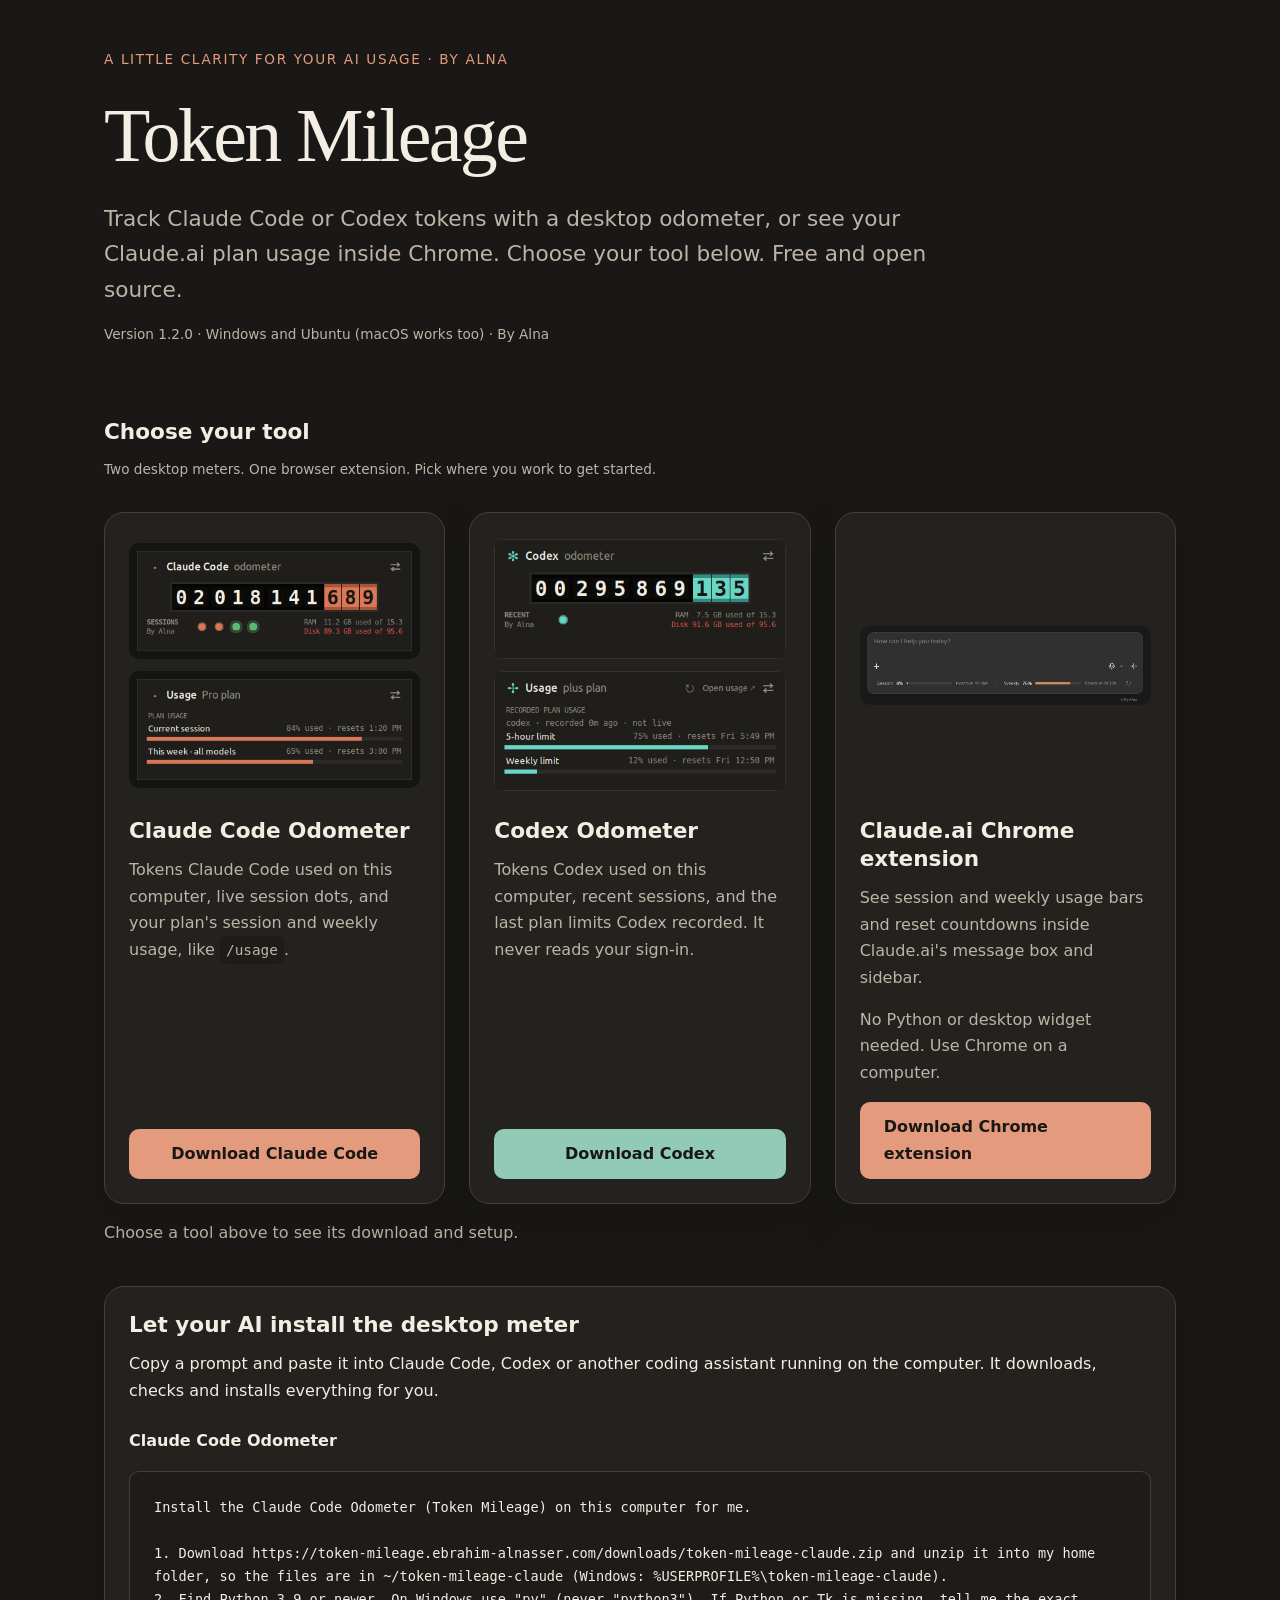
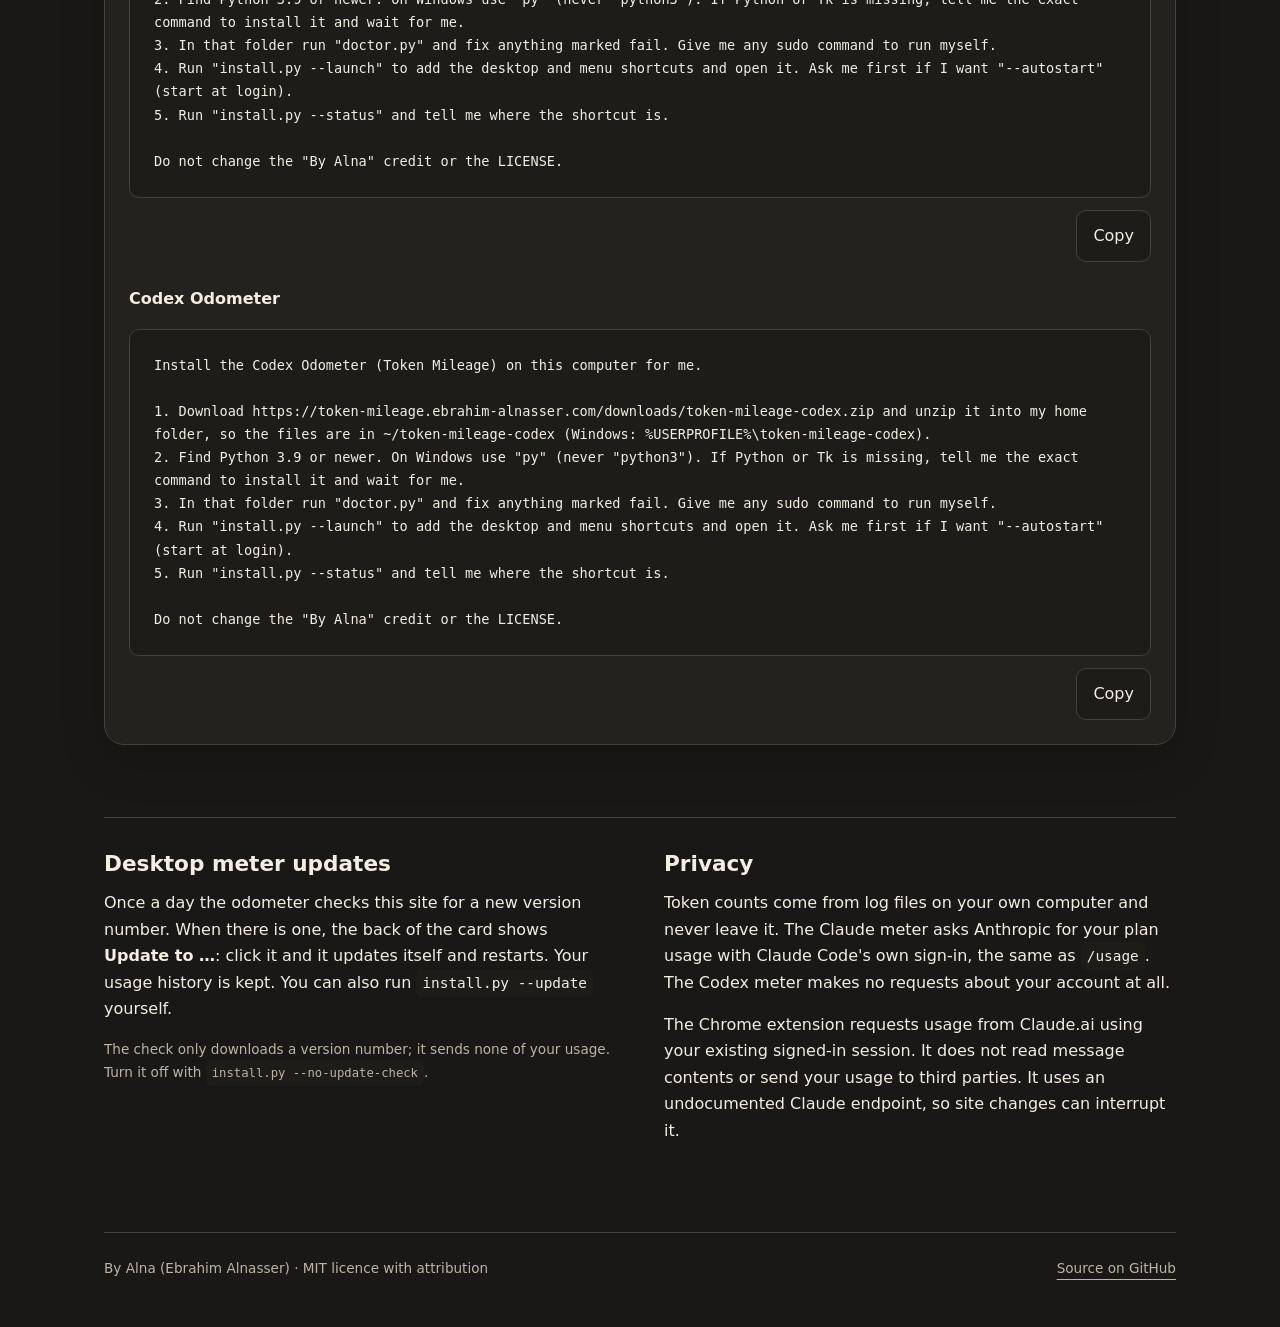
==== commit 603aa6a1: "Redesign download page: warm dark theme, three floating tool cards, click to download" ====
--- a/site/index.html
+++ b/site/index.html
@@ -7,88 +7,96 @@
 <meta name="description" content="Desktop token odometers for Claude Code and Codex, plus a Claude.ai usage extension for Chrome. Free downloads and simple setup guides.">
 <link rel="icon" href="img/icon.png">
 <style>
-  :root {
-    --bg: #141413; --panel: #1f1e1b; --line: #3a3833; --ink: #f0eee6; --mute: #a29e93;
-    --claude: #d97757; --codex: #69d5c3; --radius: 10px;
-    --mono: ui-monospace, "Cascadia Mono", "DejaVu Sans Mono", monospace;
-  }
-  * { box-sizing: border-box; }
-  body { margin: 0; background: var(--bg); color: var(--ink); font: 16px/1.6 system-ui, "Segoe UI", Ubuntu, sans-serif; }
-  main { max-width: 960px; margin: 0 auto; padding: 48px 16px 32px; }
-  h1 { font-size: 2rem; margin: 0; }
-  h2 { font-size: 1.25rem; margin: 0 0 4px; }
-  h3 { font-size: 1rem; margin: 24px 0 8px; }
-  p { margin: 0 0 12px; }
-  a { color: inherit; }
-  .lead { color: var(--mute); max-width: 620px; margin-top: 8px; }
-  .apps { display: grid; grid-template-columns: repeat(auto-fit, minmax(min(100%, 280px), 1fr)); gap: 20px; margin-top: 32px; }
-  .app { background: var(--panel); border: 1px solid var(--line); border-radius: var(--radius); padding: 20px; }
-  .app img { width: 100%; height: auto; display: block; border-radius: 6px; border: 1px solid var(--line); margin-bottom: 8px; }
-  .app p { color: var(--mute); font-size: .95rem; }
-  .btn { display: inline-flex; align-items: center; min-height: 44px; padding: 0 18px; border-radius: var(--radius);
-         font-weight: 600; text-decoration: none; color: #141413; margin-top: 8px; transition: transform .15s ease-out; }
-  .btn:hover { transform: translateY(-1px); }
-  .btn:active { transform: scale(.98); }
-  .btn:focus-visible, .tabs button:focus-visible { outline: 2px solid var(--ink); outline-offset: 2px; }
-  .claude .btn { background: var(--claude); }
-  .codex .btn { background: var(--codex); }
-  .small { font-size: .85rem; color: var(--mute); }
-  .prompt { position: relative; margin: 8px 0 20px; }
-  .prompt pre { margin: 0; padding: 16px; padding-inline-end: 96px; background: var(--panel); border: 1px solid var(--line);
-                border-radius: var(--radius); font: .85rem/1.55 var(--mono); white-space: pre-wrap; overflow-wrap: anywhere; color: var(--ink); }
-  .copy { position: absolute; top: 8px; inset-inline-end: 8px; min-height: 36px; padding: 0 14px; border-radius: 8px;
-          border: 1px solid var(--line); background: var(--bg); color: var(--ink); font: inherit; font-size: .85rem; cursor: pointer; }
-  .inline-copy { padding: 5px 10px; margin: 4px; border: 1px solid var(--line); border-radius: 6px; background: var(--panel); color: var(--ink); font: inherit; font-size: .85rem; cursor: pointer; }
-  .inline-copy:focus-visible { outline: 2px solid var(--ink); outline-offset: 2px; }
-  .copy:hover { border-color: var(--mute); }
-  .copy:focus-visible { outline: 2px solid var(--ink); outline-offset: 2px; }
-  section { margin-top: 48px; }
-  .tabs { display: flex; gap: 8px; margin: 8px 0 12px; }
-  .tabs button { min-height: 44px; padding: 0 16px; border-radius: var(--radius); border: 1px solid var(--line);
-                 background: transparent; color: var(--mute); font: inherit; cursor: pointer; }
-  .tabs button[aria-selected="true"] { background: var(--panel); color: var(--ink); border-color: var(--mute); }
-  ol { padding-inline-start: 22px; margin: 0; }
-  li { margin-bottom: 10px; }
-  code { font-family: var(--mono); font-size: .9em; background: var(--panel); border: 1px solid var(--line);
-         border-radius: 5px; padding: 1px 6px; overflow-wrap: anywhere; }
-  footer { margin-top: 56px; padding-top: 16px; border-top: 1px solid var(--line); color: var(--mute); font-size: .9rem;
-           display: flex; flex-wrap: wrap; gap: 8px 24px; justify-content: space-between; }
-  @media (prefers-reduced-motion: reduce) { .btn { transition: none; } .btn:hover { transform: none; } }
+:root {
+ --bg:#191816; --panel:#24221f; --well:#1d1c19; --line:#454039; --ink:#f3ede3; --mute:#bdb4a7;
+ --claude:#e49a7d; --codex:#91cbb8; --glow:#d48a6530; --clear:transparent;
+ --font:system-ui,"Segoe UI",Ubuntu,sans-serif; --display:Georgia,"Times New Roman",serif; --mono:ui-monospace,"Cascadia Mono","DejaVu Sans Mono",monospace;
+ --xs:.375rem; --sm:.75rem; --md:1rem; --lg:1.5rem; --xl:2rem; --xxl:3rem; --section:4.5rem;
+ --code-size:.9em; --tiny:.85rem; --body:1rem; --title:1.35rem; --hero:clamp(2.75rem,6vw,4.75rem); --radius:1.25rem; --inner-radius:.625rem;
+ --preview-height:16rem; --width:1120px; --control:44px; --border:1px; --ring:2px; --drift:-4px; --lift:-2px; --shadow:0 16px 48px #00000024; --hover-shadow:0 12px 36px var(--glow);
+}
+*{box-sizing:border-box} body{margin:0;background:var(--bg);color:var(--ink);font:var(--body)/1.65 var(--font)}
+main{max-width:var(--width);margin:auto;padding:var(--xxl) var(--lg)}
+h1{font:normal var(--hero)/1.08 var(--display);letter-spacing:-.035em;margin:var(--lg) 0}
+h2{font-size:var(--title);line-height:1.3;margin:0 0 var(--sm)} h3{font-size:var(--body);margin:var(--lg) 0 var(--sm)}
+p{margin:0 0 var(--md)} a{color:inherit;text-underline-offset:var(--xs)}
+.lead{color:var(--mute);max-width:65ch;font-size:var(--title)} .small{font-size:var(--tiny);color:var(--mute)}
+.eyebrow{color:var(--claude);font-size:var(--tiny);letter-spacing:.12em;text-transform:uppercase}
+section{margin-top:var(--section)} .apps{display:grid;grid-template-columns:repeat(3,minmax(0,1fr));gap:var(--lg);margin-top:var(--xl);align-items:stretch;grid-auto-rows:1fr}
+.app,.install-card{background:var(--panel);border:var(--border) solid var(--line);border-radius:var(--radius);padding:var(--lg);box-shadow:var(--shadow);animation:float 8s ease-in-out infinite;transition:box-shadow .2s,border-color .2s;position:relative}
+.app:nth-child(2){animation-delay:-2.8s}.app:nth-child(3),.install-card:nth-child(even){animation-delay:-5.3s}
+.app:hover,.install-card:hover{box-shadow:var(--hover-shadow);border-color:var(--accent,var(--claude));translate:0 var(--lift)}
+.claude{--accent:var(--claude)} .codex{--accent:var(--codex)}
+.app{display:flex;flex-direction:column}
+.previews{height:var(--preview-height);display:flex;flex-direction:column;justify-content:center;gap:var(--sm);flex-shrink:0}
+.app img{width:100%;height:auto;min-height:0;max-height:100%;object-fit:contain;display:block;border-radius:var(--inner-radius);flex:0 1 auto}
+.app .choose{margin-top:auto}.choose::after{content:"";position:absolute;inset:0;border-radius:var(--radius)}
+.app:has(.choose:focus-visible){outline:var(--ring) solid var(--accent);outline-offset:var(--xs)}
+.app h2{margin-top:var(--lg)} .app p{color:var(--mute)} .app .small{font-size:var(--tiny)}
+.app[aria-current="true"]{border-color:var(--accent);box-shadow:var(--hover-shadow)}
+.btn,button{font:inherit;min-height:var(--control);border-radius:var(--inner-radius);cursor:pointer}
+.btn{display:inline-flex;align-items:center;justify-content:center;padding:var(--sm) var(--lg);background:var(--accent,var(--claude));color:var(--bg);font-weight:650;text-decoration:none;border:0;margin-top:var(--sm)}
+button{border:var(--border) solid var(--line);padding:var(--sm) var(--md);background:var(--well);color:var(--ink)}
+button:hover{border-color:var(--accent,var(--claude))} :focus-visible{outline:var(--ring) solid var(--accent,var(--claude));outline-offset:var(--xs)}
+.choose{width:100%}.choose:disabled{cursor:default}.install-card{margin-top:var(--lg)}
+.prompt{margin-top:var(--md)} .prompt pre{padding:var(--lg);background:var(--well);border:var(--border) solid var(--line);border-radius:var(--inner-radius);font:var(--tiny)/1.7 var(--mono);white-space:pre-wrap;overflow-wrap:anywhere;margin:0 0 var(--sm)}
+.copy{display:block;margin-inline-start:auto}.inline-copy{margin:var(--xs)}
+.tabs{display:flex;gap:var(--sm);margin:var(--md) 0}.tabs button[aria-selected="true"]{border-color:var(--claude);color:var(--claude)}
+ol{padding-inline-start:var(--lg)}li{padding-inline-start:var(--xs);margin-bottom:var(--lg)}li::marker{color:var(--accent,var(--claude));font-weight:bold}
+code{font:var(--code-size) var(--mono);background:var(--well);border-radius:var(--xs);padding:var(--xs);overflow-wrap:anywhere}
+summary{cursor:pointer;min-height:var(--control);padding-block:var(--sm)}details{border-top:var(--border) solid var(--line);margin-top:var(--lg)}
+.shared{display:grid;grid-template-columns:1fr 1fr;gap:var(--xxl);border-top:var(--border) solid var(--line);margin-top:var(--section)}
+.shared section{margin-top:var(--xl)}footer{display:flex;flex-wrap:wrap;justify-content:space-between;gap:var(--md);margin-top:var(--section);padding-top:var(--lg);border-top:var(--border) solid var(--line);color:var(--mute);font-size:var(--tiny)}
+[hidden]{display:none!important}.js-only{display:none}.js .js-only{display:inline-flex} .js .choose{display:flex} .status{color:var(--mute);margin-top:var(--md)}
+@keyframes float{0%,100%{transform:translateY(0)}50%{transform:translateY(var(--drift))}}
+@media(max-width:760px){.apps,.shared{grid-template-columns:1fr}main{padding:var(--xl) var(--md)}.app{padding:var(--lg)}.shared{gap:var(--lg)}.shared section{margin-top:var(--lg)}}
+@media(prefers-reduced-motion:reduce){*,*::before,*::after{animation:none!important;transition:none!important;scroll-behavior:auto!important}.app:hover,.install-card:hover{translate:none}}
 </style>
 </head>
 <body>
 <main>
+  <p class="eyebrow">A little clarity for your AI usage · By Alna</p>
   <h1>Token Mileage</h1>
   <p class="lead">Track Claude Code or Codex tokens with a desktop odometer, or see your Claude.ai plan usage inside Chrome. Choose your tool below. Free and open source.</p>
   <p class="small">Version <span id="version">1.2.0</span> · Windows and Ubuntu (macOS works too) · By Alna</p>
 
+  <section aria-labelledby="choose-heading"><h2 id="choose-heading">Choose your tool</h2><p class="small">Two desktop meters. One browser extension. Pick where you work to get started.</p>
   <div class="apps">
     <div class="app claude">
+      <div class="previews">
       <img src="img/claude-front.png" alt="Claude Code Odometer showing the token count" width="444" height="178">
       <img src="img/claude-back.png" alt="Claude Code Odometer back card with plan usage bars" width="444" height="178">
+      </div>
       <h2>Claude Code Odometer</h2>
       <p>Tokens Claude Code used on this computer, live session dots, and your plan's session and weekly usage, like <code>/usage</code>.</p>
-      <a class="btn" href="downloads/token-mileage-claude.zip" download>Download for Claude Code</a>
+      <a class="btn choose" href="downloads/token-mileage-claude.zip" download data-tool="claude" aria-controls="claude-download">Download Claude Code</a>
     </div>
     <div class="app codex">
+      <div class="previews">
       <img src="img/codex-front.png" alt="Codex Odometer showing the token count" width="420" height="173">
       <img src="img/codex-back.png" alt="Codex Odometer back card with recorded plan limits" width="420" height="173">
-      <p class="small">Back image shows the earlier layout; the current card omits the recorded-age line.</p>
+      </div>
       <h2>Codex Odometer</h2>
       <p>Tokens Codex used on this computer, recent sessions, and the last plan limits Codex recorded. It never reads your sign-in.</p>
-      <a class="btn" href="downloads/token-mileage-codex.zip" download>Download for Codex</a>
+      <a class="btn choose" href="downloads/token-mileage-codex.zip" download data-tool="codex" aria-controls="codex-download">Download Codex</a>
     </div>
     <div class="app claude extension">
+      <div class="previews">
       <img src="img/chrome-extension.png" alt="Claude usage inside the message box, with © By Alna below it" width="1039" height="283">
+      </div>
       <h2>Claude.ai Chrome extension</h2>
       <p>See session and weekly usage bars and reset countdowns inside Claude.ai's message box and sidebar.</p>
       <p>No Python or desktop widget needed. Use Chrome on a computer.</p>
-      <a class="btn" href="downloads/token-mileage-chrome-extension.zip" download>Download Chrome extension</a>
-      <p class="small"><a href="#chrome-setup">How to add it to Chrome — 5 simple steps</a></p>
+      <a class="btn choose" href="downloads/token-mileage-chrome-extension.zip" download data-tool="chrome" aria-controls="chrome-download">Download Chrome extension</a>
     </div>
   </div>
 
-  <section id="chrome-setup" aria-labelledby="chrome-heading">
+  </section>
+  <p class="status js-only" id="selection-status" role="status">Choose a tool above to see its download and setup.</p>
+<section class="install-card claude" id="claude-download" data-tools="claude"><p class="eyebrow">Your download</p><h2>Claude Code Odometer</h2><a class="btn" href="downloads/token-mileage-claude.zip" download>Download for Claude Code</a></section>
+<section class="install-card codex" id="codex-download" data-tools="codex"><p class="eyebrow">Your download</p><h2>Codex Odometer</h2><a class="btn" href="downloads/token-mileage-codex.zip" download>Download for Codex</a></section>
+<section class="install-card claude" id="chrome-download" data-tools="chrome"><p class="eyebrow">Your download</p><h2>Claude.ai Chrome extension</h2><a class="btn" href="downloads/token-mileage-chrome-extension.zip" download>Download Chrome extension</a><p class="small"><a href="#chrome-setup">How to add it to Chrome — 5 simple steps</a></p></section>
+  <section class="install-card claude" data-tools="chrome" id="chrome-setup" aria-labelledby="chrome-heading">
     <h2 id="chrome-heading">Add the extension to Chrome</h2>
     <p>This download uses Chrome's manual installation. A website cannot add it automatically; you complete the steps below once.</p>
     <ol>
@@ -108,32 +116,8 @@
     </details>
   </section>
 
-  <section>
-    <h2>Let your AI install the desktop meter</h2>
-    <p>Copy a prompt and paste it into Claude Code, Codex or another coding assistant running on the computer. It downloads, checks and installs everything for you.</p>
-    <h3>Claude Code Odometer</h3>
-    <div class="prompt"><pre id="p-claude">Install the Claude Code Odometer (Token Mileage) on this computer for me.
-
-1. Download https://token-mileage.ebrahim-alnasser.com/downloads/token-mileage-claude.zip and unzip it into my home folder, so the files are in ~/token-mileage-claude (Windows: %USERPROFILE%\token-mileage-claude).
-2. Find Python 3.9 or newer. On Windows use "py" (never "python3"). If Python or Tk is missing, tell me the exact command to install it and wait for me.
-3. In that folder run "doctor.py" and fix anything marked fail. Give me any sudo command to run myself.
-4. Run "install.py --launch" to add the desktop and menu shortcuts and open it. Ask me first if I want "--autostart" (start at login).
-5. Run "install.py --status" and tell me where the shortcut is.
-
-Do not change the "By Alna" credit or the LICENSE.</pre><button class="copy" data-for="p-claude">Copy</button></div>
-    <h3>Codex Odometer</h3>
-    <div class="prompt"><pre id="p-codex">Install the Codex Odometer (Token Mileage) on this computer for me.
-
-1. Download https://token-mileage.ebrahim-alnasser.com/downloads/token-mileage-codex.zip and unzip it into my home folder, so the files are in ~/token-mileage-codex (Windows: %USERPROFILE%\token-mileage-codex).
-2. Find Python 3.9 or newer. On Windows use "py" (never "python3"). If Python or Tk is missing, tell me the exact command to install it and wait for me.
-3. In that folder run "doctor.py" and fix anything marked fail. Give me any sudo command to run myself.
-4. Run "install.py --launch" to add the desktop and menu shortcuts and open it. Ask me first if I want "--autostart" (start at login).
-5. Run "install.py --status" and tell me where the shortcut is.
-
-Do not change the "By Alna" credit or the LICENSE.</pre><button class="copy" data-for="p-codex">Copy</button></div>
-  </section>
-
-  <section>
+
+  <section class="install-card" data-tools="claude codex">
     <h2>Install a desktop meter yourself</h2>
     <p class="small">One zip works on every system. You need Python 3.9 or newer.</p>
     <div class="tabs" role="tablist">
@@ -149,7 +133,7 @@
       </ol>
       <p class="small">This adds a desktop icon and a Start Menu entry. Add <code>--autostart</code> to start it when you log in.</p>
     </div>
-    <div id="linux" role="tabpanel" aria-labelledby="tab-linux" hidden>
+    <div id="linux" role="tabpanel" aria-labelledby="tab-linux">
       <ol>
         <li>Make sure Tk is installed: <code>sudo apt install python3-tk</code></li>
         <li>Unzip the download, for example into your home folder.</li>
@@ -159,42 +143,108 @@
     </div>
   </section>
 
-  <section>
+  <section class="install-card" id="ai-install">
+    <h2>Let your AI install the desktop meter</h2>
+    <p>Copy a prompt and paste it into Claude Code, Codex or another coding assistant running on the computer. It downloads, checks and installs everything for you.</p>
+    <div><h3>Claude Code Odometer</h3>
+    <div class="prompt"><pre id="p-claude">Install the Claude Code Odometer (Token Mileage) on this computer for me.
+
+1. Download https://token-mileage.ebrahim-alnasser.com/downloads/token-mileage-claude.zip and unzip it into my home folder, so the files are in ~/token-mileage-claude (Windows: %USERPROFILE%\token-mileage-claude).
+2. Find Python 3.9 or newer. On Windows use "py" (never "python3"). If Python or Tk is missing, tell me the exact command to install it and wait for me.
+3. In that folder run "doctor.py" and fix anything marked fail. Give me any sudo command to run myself.
+4. Run "install.py --launch" to add the desktop and menu shortcuts and open it. Ask me first if I want "--autostart" (start at login).
+5. Run "install.py --status" and tell me where the shortcut is.
+
+Do not change the "By Alna" credit or the LICENSE.</pre><button class="copy" data-for="p-claude" type="button" aria-label="Copy Claude Code Odometer installation prompt">Copy</button></div></div>
+    <div><h3>Codex Odometer</h3>
+    <div class="prompt"><pre id="p-codex">Install the Codex Odometer (Token Mileage) on this computer for me.
+
+1. Download https://token-mileage.ebrahim-alnasser.com/downloads/token-mileage-codex.zip and unzip it into my home folder, so the files are in ~/token-mileage-codex (Windows: %USERPROFILE%\token-mileage-codex).
+2. Find Python 3.9 or newer. On Windows use "py" (never "python3"). If Python or Tk is missing, tell me the exact command to install it and wait for me.
+3. In that folder run "doctor.py" and fix anything marked fail. Give me any sudo command to run myself.
+4. Run "install.py --launch" to add the desktop and menu shortcuts and open it. Ask me first if I want "--autostart" (start at login).
+5. Run "install.py --status" and tell me where the shortcut is.
+
+Do not change the "By Alna" credit or the LICENSE.</pre><button class="copy" data-for="p-codex" type="button" aria-label="Copy Codex Odometer installation prompt">Copy</button></div></div>
+  </section>
+
+  <div class="shared"><section id="updates">
     <h2>Desktop meter updates</h2>
     <p>Once a day the odometer checks this site for a new version number. When there is one, the back of the card shows <strong>Update to …</strong>: click it and it updates itself and restarts. Your usage history is kept. You can also run <code>install.py --update</code> yourself.</p>
     <p class="small">The check only downloads a version number; it sends none of your usage. Turn it off with <code>install.py --no-update-check</code>.</p>
   </section>
 
-  <section>
+  <section id="privacy">
     <h2>Privacy</h2>
     <p>Token counts come from log files on your own computer and never leave it. The Claude meter asks Anthropic for your plan usage with Claude Code's own sign-in, the same as <code>/usage</code>. The Codex meter makes no requests about your account at all.</p>
     <p>The Chrome extension requests usage from Claude.ai using your existing signed-in session. It does not read message contents or send your usage to third parties. It uses an undocumented Claude endpoint, so site changes can interrupt it.</p>
   </section>
 
+  </div>
   <footer>
     <span>By Alna (Ebrahim Alnasser) · MIT licence with attribution</span>
     <a href="https://github.com/ebrahim-cyber-bh/Token_Mileage">Source on GitHub</a>
   </footer>
 </main>
 <script>
+  document.documentElement.classList.add('js');
+  const choices = [...document.querySelectorAll('[data-tool]')];
+  let selected = null;
+  function choose(tool) {
+    selected = tool;
+    document.querySelectorAll('[data-tools]').forEach(el => el.hidden = !el.dataset.tools.split(' ').includes(tool));
+    choices.forEach(b => {
+      const active = b.dataset.tool === tool;
+      if (active) b.setAttribute('aria-current', 'true');
+      else b.removeAttribute('aria-current');
+      b.closest('.app').setAttribute('aria-current', String(active));
+    });
+    document.getElementById('selection-status').textContent = tool ? 'Your download and setup are below. You can switch tools above anytime.' : 'Choose a tool above to see its download and setup.';
+  }
+  choices.forEach(b => b.addEventListener('click', () => {
+    choose(b.dataset.tool);
+    const download = document.getElementById(b.dataset.tool + '-download');
+    download.setAttribute('tabindex', '-1');
+    download.focus({ preventScroll: true });
+    download.scrollIntoView({ block: 'start' });
+  }));
+  choose(null);
+  function followHash() {
+    const target = document.getElementById(location.hash.slice(1));
+    if (!target) return;
+    const panel = target.closest('[data-tools]');
+    if (panel) choose(panel.dataset.tools.split(' ').includes(selected) ? selected : panel.dataset.tools.split(' ')[0]);
+    if (target.id === 'win' || target.id === 'linux') show(tabs.find(t => t.getAttribute('aria-controls') === target.id));
+    requestAnimationFrame(() => target.scrollIntoView());
+  }
   // Tabs: show Windows or Ubuntu steps; start on the visitor's system.
   const tabs = [...document.querySelectorAll('[role="tab"]')];
   function show(tab) {
     tabs.forEach(t => {
       const on = t === tab;
       t.setAttribute('aria-selected', on);
+      t.tabIndex = on ? 0 : -1;
       document.getElementById(t.getAttribute('aria-controls')).hidden = !on;
     });
   }
   tabs.forEach(t => t.addEventListener('click', () => show(t)));
+  tabs.forEach((t, i) => t.addEventListener('keydown', e => {
+    if (!['ArrowLeft', 'ArrowRight', 'Home', 'End'].includes(e.key)) return;
+    e.preventDefault();
+    const next = e.key === 'Home' ? tabs[0] : e.key === 'End' ? tabs[tabs.length - 1] : tabs[(i + 1) % tabs.length];
+    show(next); next.focus();
+  }));
   if (/Linux|X11/.test(navigator.userAgent) && !/Android/.test(navigator.userAgent)) show(tabs[1]);
+  else show(tabs[0]);
+  followHash();
+  window.addEventListener('hashchange', followHash);
   // Copy buttons for the AI prompts.
   document.querySelectorAll('.copy, .inline-copy').forEach(b => b.addEventListener('click', async () => {
     const originalLabel = b.textContent;
     const text = document.getElementById(b.dataset.for).textContent;
     try { await navigator.clipboard.writeText(text); b.textContent = 'Copied'; }
     catch { const r = document.createRange(); r.selectNodeContents(document.getElementById(b.dataset.for));
-            getSelection().removeAllRanges(); getSelection().addRange(r); b.textContent = 'Press Ctrl+C'; }
+            getSelection().removeAllRanges(); getSelection().addRange(r); b.textContent = /Mac/.test(navigator.platform) ? 'Press ⌘C to copy' : 'Press Ctrl+C to copy'; }
     setTimeout(() => b.textContent = originalLabel, 2000);
   }));
   // Current version from version.json (the same file the odometer checks).
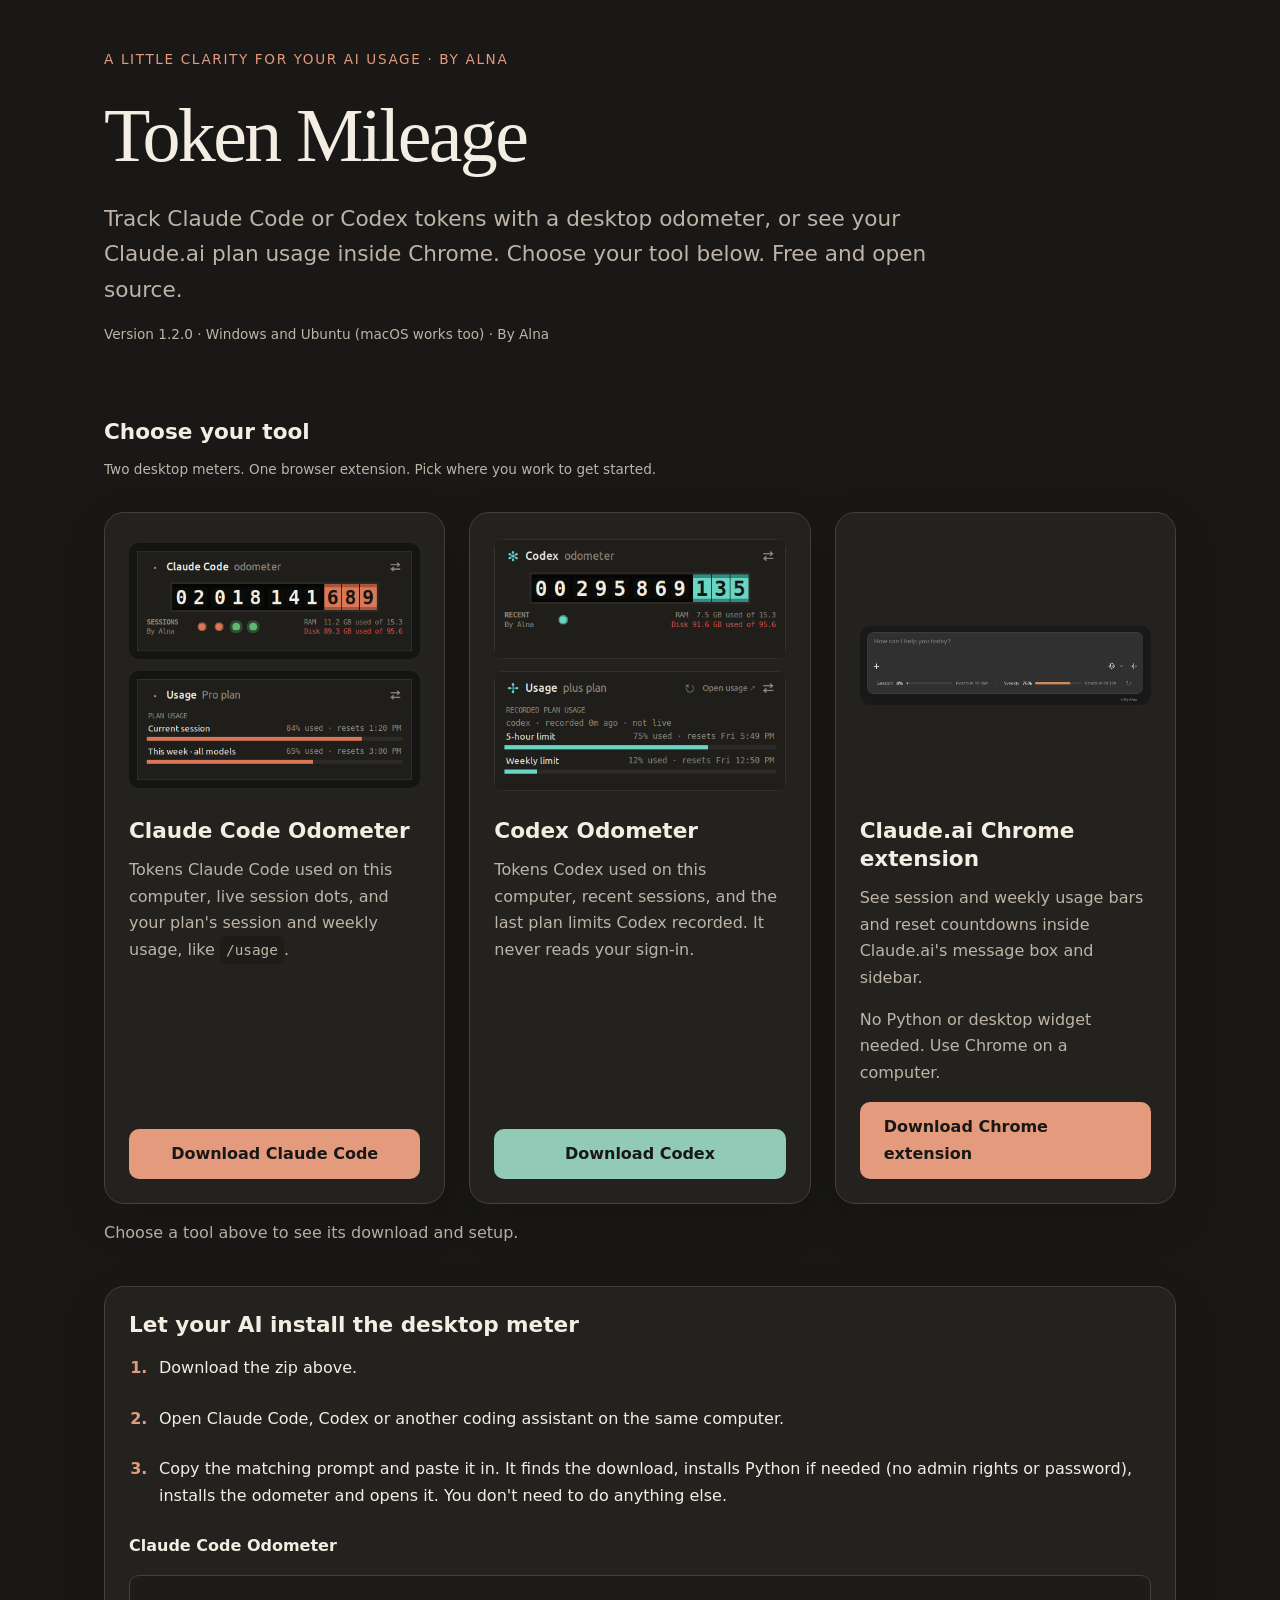
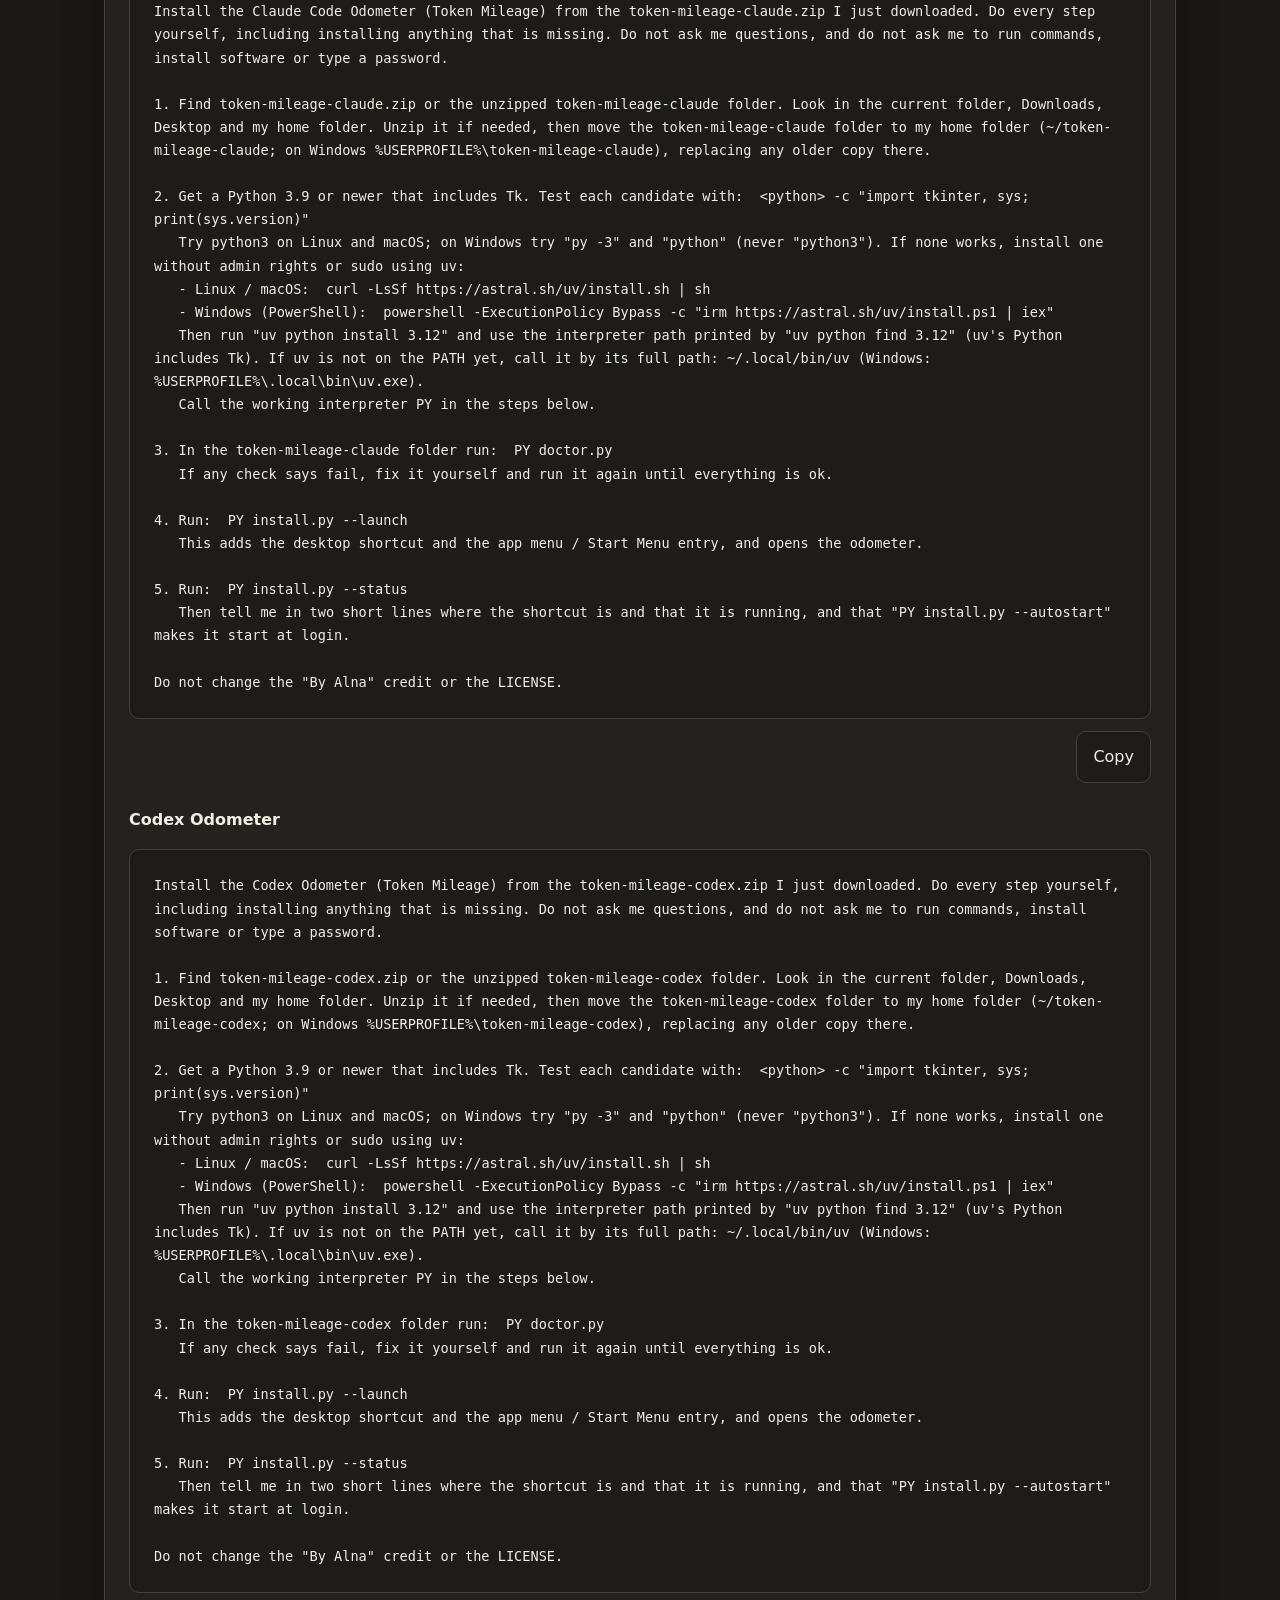
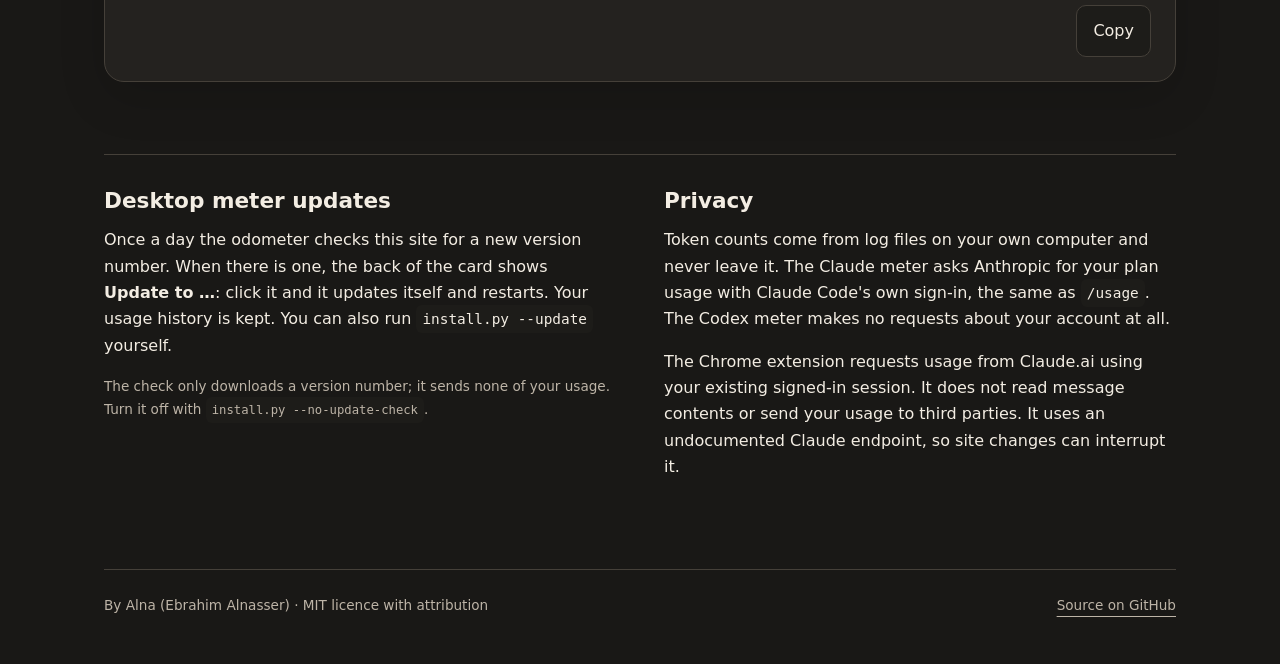
==== commit 139d75ad: "Merge branch 'add-claude-chrome-extension' # Conflicts: #	.gitignore #	.vercelignore #	build_release" ====
--- a/site/index.html
+++ b/site/index.html
@@ -145,25 +145,53 @@
 
   <section class="install-card" id="ai-install">
     <h2>Let your AI install the desktop meter</h2>
-    <p>Copy a prompt and paste it into Claude Code, Codex or another coding assistant running on the computer. It downloads, checks and installs everything for you.</p>
+    <ol>
+      <li>Download the zip above.</li>
+      <li>Open Claude Code, Codex or another coding assistant on the same computer.</li>
+      <li>Copy the matching prompt and paste it in. It finds the download, installs Python if needed (no admin rights or password), installs the odometer and opens it. You don't need to do anything else.</li>
+    </ol>
     <div><h3>Claude Code Odometer</h3>
-    <div class="prompt"><pre id="p-claude">Install the Claude Code Odometer (Token Mileage) on this computer for me.
-
-1. Download https://token-mileage.ebrahim-alnasser.com/downloads/token-mileage-claude.zip and unzip it into my home folder, so the files are in ~/token-mileage-claude (Windows: %USERPROFILE%\token-mileage-claude).
-2. Find Python 3.9 or newer. On Windows use "py" (never "python3"). If Python or Tk is missing, tell me the exact command to install it and wait for me.
-3. In that folder run "doctor.py" and fix anything marked fail. Give me any sudo command to run myself.
-4. Run "install.py --launch" to add the desktop and menu shortcuts and open it. Ask me first if I want "--autostart" (start at login).
-5. Run "install.py --status" and tell me where the shortcut is.
+    <div class="prompt"><pre id="p-claude">Install the Claude Code Odometer (Token Mileage) from the token-mileage-claude.zip I just downloaded. Do every step yourself, including installing anything that is missing. Do not ask me questions, and do not ask me to run commands, install software or type a password.
+
+1. Find token-mileage-claude.zip or the unzipped token-mileage-claude folder. Look in the current folder, Downloads, Desktop and my home folder. Unzip it if needed, then move the token-mileage-claude folder to my home folder (~/token-mileage-claude; on Windows %USERPROFILE%\token-mileage-claude), replacing any older copy there.
+
+2. Get a Python 3.9 or newer that includes Tk. Test each candidate with:  &lt;python&gt; -c "import tkinter, sys; print(sys.version)"
+   Try python3 on Linux and macOS; on Windows try "py -3" and "python" (never "python3"). If none works, install one without admin rights or sudo using uv:
+   - Linux / macOS:  curl -LsSf https://astral.sh/uv/install.sh | sh
+   - Windows (PowerShell):  powershell -ExecutionPolicy Bypass -c "irm https://astral.sh/uv/install.ps1 | iex"
+   Then run "uv python install 3.12" and use the interpreter path printed by "uv python find 3.12" (uv's Python includes Tk). If uv is not on the PATH yet, call it by its full path: ~/.local/bin/uv (Windows: %USERPROFILE%\.local\bin\uv.exe).
+   Call the working interpreter PY in the steps below.
+
+3. In the token-mileage-claude folder run:  PY doctor.py
+   If any check says fail, fix it yourself and run it again until everything is ok.
+
+4. Run:  PY install.py --launch
+   This adds the desktop shortcut and the app menu / Start Menu entry, and opens the odometer.
+
+5. Run:  PY install.py --status
+   Then tell me in two short lines where the shortcut is and that it is running, and that "PY install.py --autostart" makes it start at login.
 
 Do not change the "By Alna" credit or the LICENSE.</pre><button class="copy" data-for="p-claude" type="button" aria-label="Copy Claude Code Odometer installation prompt">Copy</button></div></div>
     <div><h3>Codex Odometer</h3>
-    <div class="prompt"><pre id="p-codex">Install the Codex Odometer (Token Mileage) on this computer for me.
-
-1. Download https://token-mileage.ebrahim-alnasser.com/downloads/token-mileage-codex.zip and unzip it into my home folder, so the files are in ~/token-mileage-codex (Windows: %USERPROFILE%\token-mileage-codex).
-2. Find Python 3.9 or newer. On Windows use "py" (never "python3"). If Python or Tk is missing, tell me the exact command to install it and wait for me.
-3. In that folder run "doctor.py" and fix anything marked fail. Give me any sudo command to run myself.
-4. Run "install.py --launch" to add the desktop and menu shortcuts and open it. Ask me first if I want "--autostart" (start at login).
-5. Run "install.py --status" and tell me where the shortcut is.
+    <div class="prompt"><pre id="p-codex">Install the Codex Odometer (Token Mileage) from the token-mileage-codex.zip I just downloaded. Do every step yourself, including installing anything that is missing. Do not ask me questions, and do not ask me to run commands, install software or type a password.
+
+1. Find token-mileage-codex.zip or the unzipped token-mileage-codex folder. Look in the current folder, Downloads, Desktop and my home folder. Unzip it if needed, then move the token-mileage-codex folder to my home folder (~/token-mileage-codex; on Windows %USERPROFILE%\token-mileage-codex), replacing any older copy there.
+
+2. Get a Python 3.9 or newer that includes Tk. Test each candidate with:  &lt;python&gt; -c "import tkinter, sys; print(sys.version)"
+   Try python3 on Linux and macOS; on Windows try "py -3" and "python" (never "python3"). If none works, install one without admin rights or sudo using uv:
+   - Linux / macOS:  curl -LsSf https://astral.sh/uv/install.sh | sh
+   - Windows (PowerShell):  powershell -ExecutionPolicy Bypass -c "irm https://astral.sh/uv/install.ps1 | iex"
+   Then run "uv python install 3.12" and use the interpreter path printed by "uv python find 3.12" (uv's Python includes Tk). If uv is not on the PATH yet, call it by its full path: ~/.local/bin/uv (Windows: %USERPROFILE%\.local\bin\uv.exe).
+   Call the working interpreter PY in the steps below.
+
+3. In the token-mileage-codex folder run:  PY doctor.py
+   If any check says fail, fix it yourself and run it again until everything is ok.
+
+4. Run:  PY install.py --launch
+   This adds the desktop shortcut and the app menu / Start Menu entry, and opens the odometer.
+
+5. Run:  PY install.py --status
+   Then tell me in two short lines where the shortcut is and that it is running, and that "PY install.py --autostart" makes it start at login.
 
 Do not change the "By Alna" credit or the LICENSE.</pre><button class="copy" data-for="p-codex" type="button" aria-label="Copy Codex Odometer installation prompt">Copy</button></div></div>
   </section>
